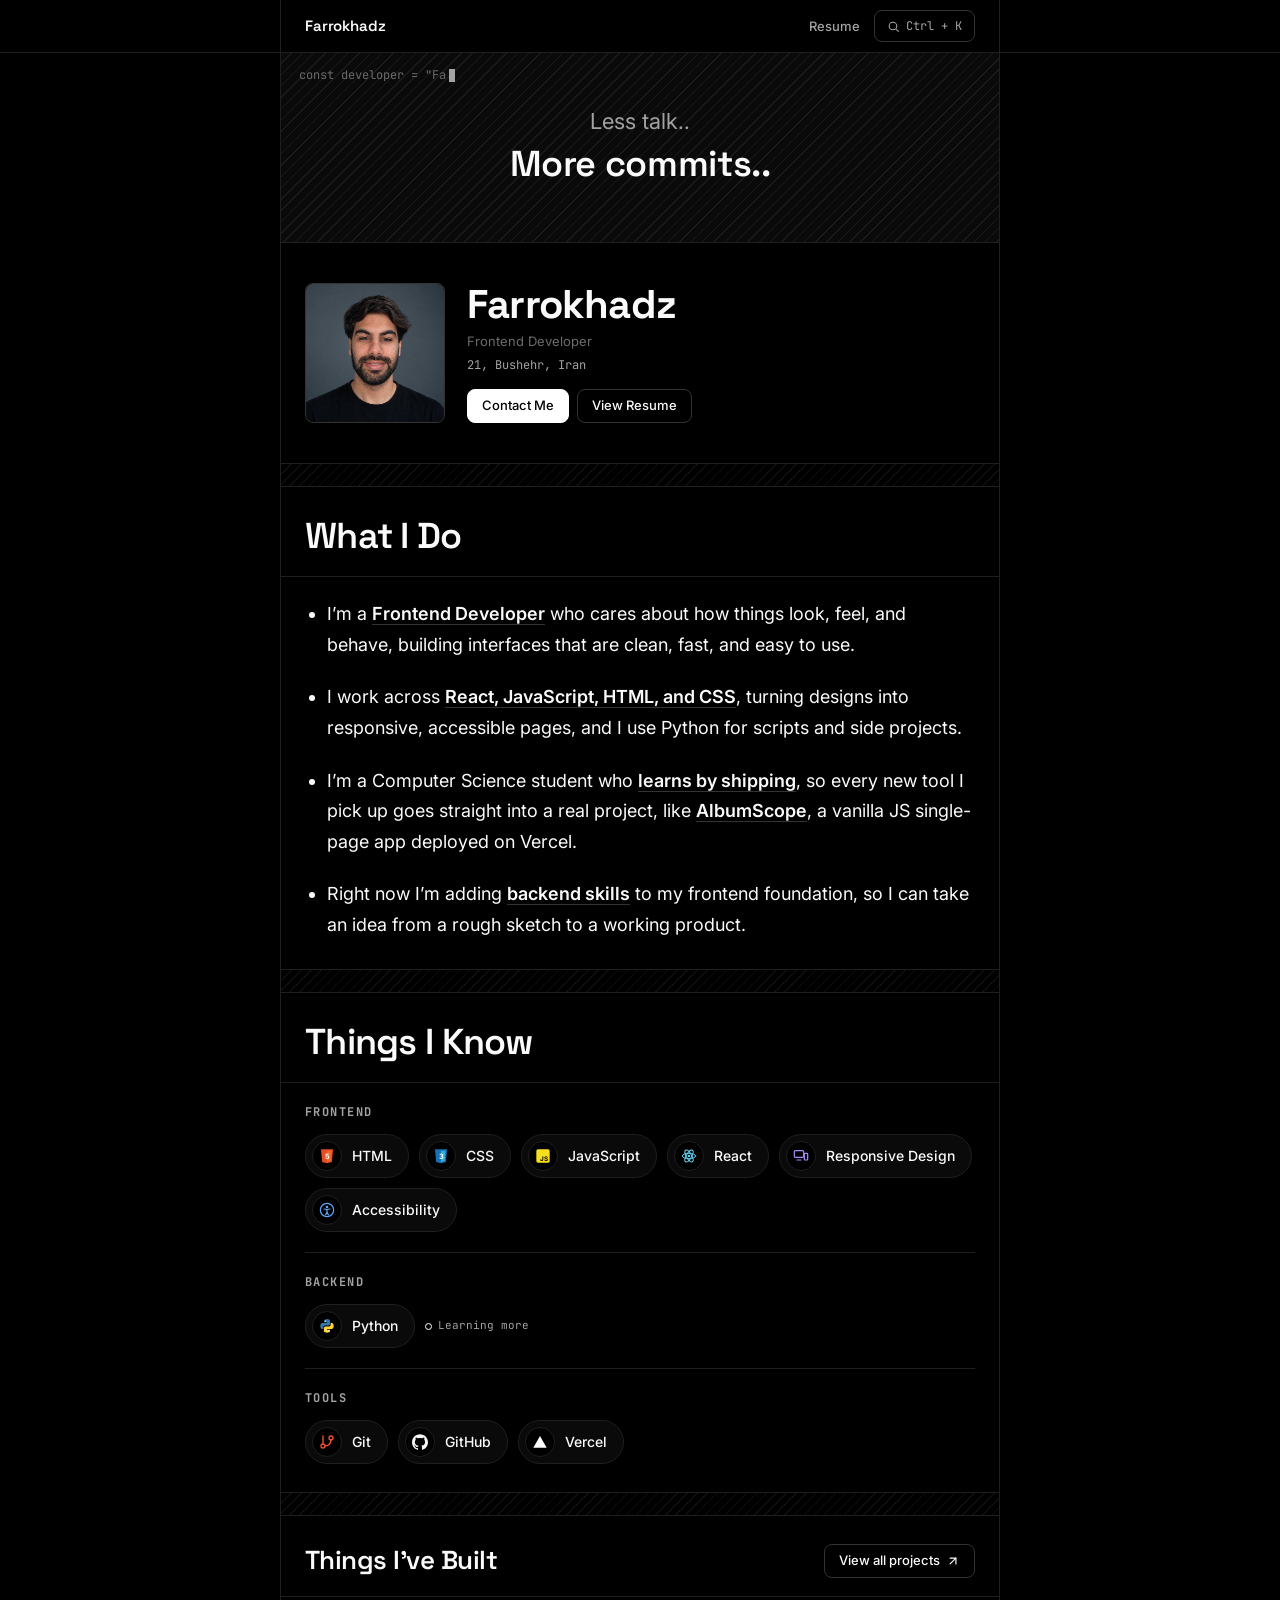
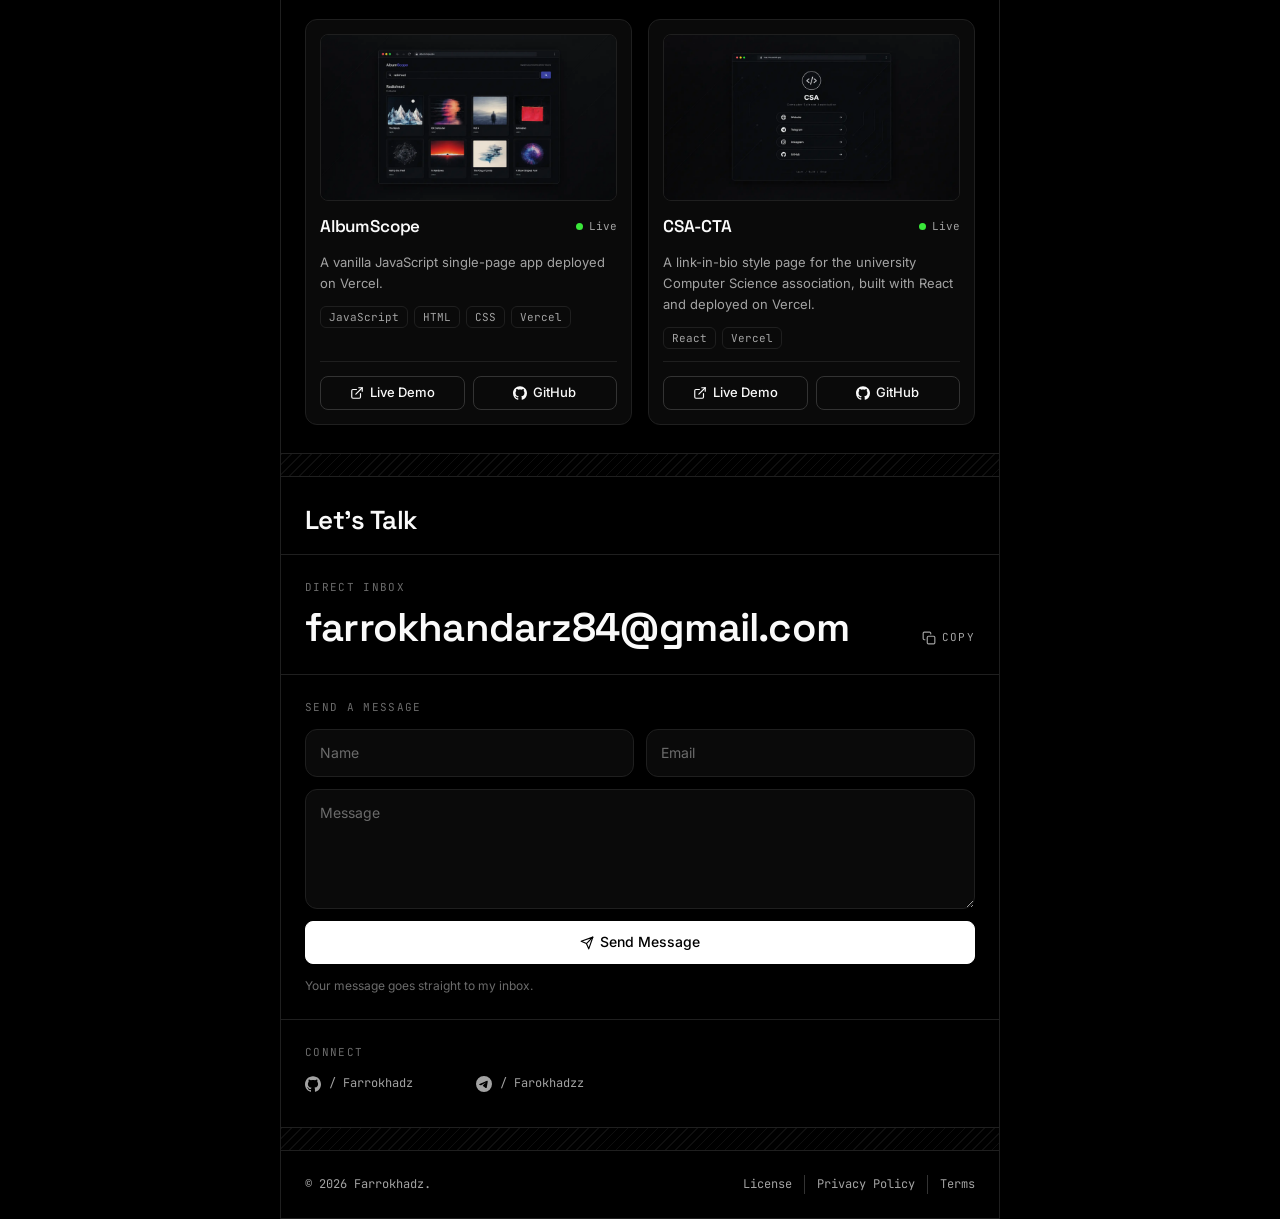
==== index.html @ c0e790e8 "feat: add favicon and social preview meta tags" ====
<!doctype html>
<html lang="en">
  <head>
    <meta charset="UTF-8" />
    <meta name="viewport" content="width=device-width, initial-scale=1.0" />
    <meta
      name="description"
      content="Farokhadz is a Frontend Developer and Computer Science student building clean, fast and responsive web interfaces."
    />
    <title>Farokhadz | Frontend Developer</title>
    <link rel="icon" type="image/png" href="images/favicon.png" />
    <link rel="apple-touch-icon" href="images/favicon.png" />
    <meta property="og:type" content="website" />
    <meta property="og:title" content="Farokhadz | Frontend Developer" />
    <meta property="og:description" content="Farokhadz is a Frontend Developer and Computer Science student building clean, fast and responsive web interfaces." />
    <meta property="og:url" content="https://www.farokhadz.ir/" />
    <meta property="og:image" content="https://www.farokhadz.ir/images/og-image.png" />
    <meta property="og:image:width" content="1200" />
    <meta property="og:image:height" content="630" />
    <meta name="twitter:image" content="https://www.farokhadz.ir/images/og-image.png" />
    <meta name="twitter:card" content="summary_large_image" />
    <link rel="preconnect" href="https://fonts.googleapis.com" />
    <link rel="preconnect" href="https://fonts.gstatic.com" crossorigin />
    <link
      href="https://fonts.googleapis.com/css2?family=Space+Grotesk:wght@500;600;700&family=Inter:wght@400;500;600&family=JetBrains+Mono:wght@400;700&display=swap"
      rel="stylesheet"
    />
    <link rel="stylesheet" href="style.css" />
  </head>
  <body>
    <header class="topbar">
      <div class="container topbar-inner">
        <a href="#" class="logo" aria-label="Aarab home">
          <span>Farrokhadz</span>
        </a>
        <div class="topbar-actions">
          <a href="resume.html" class="topbar-link">Resume</a>
          <span class="tag search-badge">
            <svg
              width="12"
              height="12"
              viewBox="0 0 24 24"
              fill="none"
              stroke="currentColor"
              stroke-width="2"
              stroke-linecap="round"
              stroke-linejoin="round"
              aria-hidden="true"
            >
              <circle cx="11" cy="11" r="7" />
              <path d="M21 21l-4.35-4.35" />
            </svg>
            Ctrl + K
          </span>
        </div>
      </div>
    </header>

    <main class="container">
      <section class="hero">
        <div class="hero-banner">
          <div class="hero-code" aria-hidden="true">
            <span id="typing"></span><span class="cursor"></span>
          </div>
          <p>Less talk..</p>
          <p class="hero-quote">More commits..</p>
        </div>
        <div class="section hero-body">
          <img
            class="thumb hero-photo"
            src="images/Farrokh.png"
            alt="Farrokhadz"
          />
          <div class="hero-info">
            <h1 class="hero-name">Farrokhadz</h1>
            <p class="hero-role">Frontend Developer</p>
            <p class="hero-meta">21, Bushehr, Iran</p>
            <div class="hero-actions">
              <a href="#contact" class="btn primary">Contact Me</a>
              <a href="resume.html" class="btn">View Resume</a>
            </div>
          </div>
        </div>
      </section>
      <div class="hatch"></div>
      <section class="section" id="about">
        <h2 class="section-title about-title">What I Do</h2>
        <ul class="about-list">
          <li>
            I&rsquo;m a <strong>Frontend Developer</strong> who cares about how
            things look, feel, and behave, building interfaces that are clean,
            fast, and easy to use.
          </li>
          <li>
            I work across <strong>React, JavaScript, HTML, and CSS</strong>,
            turning designs into responsive, accessible pages, and I use Python
            for scripts and side projects.
          </li>
          <li>
            I&rsquo;m a Computer Science student who
            <strong>learns by shipping</strong>, so every new tool I pick up
            goes straight into a real project, like <strong>AlbumScope</strong>,
            a vanilla JS single-page app deployed on Vercel.
          </li>
          <li>
            Right now I&rsquo;m adding <strong>backend skills</strong> to my
            frontend foundation, so I can take an idea from a rough sketch to a
            working product.
          </li>
        </ul>
      </section>
      <div class="hatch"></div>
      <section class="section" id="skills">
        <h2 class="section-title about-title">Things I Know</h2>
        <div class="skill-groups">
          <div class="skill-group">
            <p class="label">Frontend</p>
            <ul class="chips">
              <li class="chip">
                <span class="chip-icon"
                  ><svg
                    viewBox="0 0 24 24"
                    fill="none"
                    stroke-linecap="round"
                    stroke-linejoin="round"
                    aria-hidden="true"
                  >
                    <path d="M3 2l1.7 19L12 23l7.3-2L21 2z" fill="#E44D26" />
                    <path d="M12 4v17.2l5.6-1.6L19 4z" fill="#F16529" />
                    <text
                      x="12"
                      y="16.5"
                      text-anchor="middle"
                      font-size="11"
                      font-weight="700"
                      font-family="Inter, sans-serif"
                      fill="#fff"
                    >
                      5
                    </text>
                  </svg></span
                >HTML
              </li>
              <li class="chip">
                <span class="chip-icon"
                  ><svg
                    viewBox="0 0 24 24"
                    fill="none"
                    stroke-linecap="round"
                    stroke-linejoin="round"
                    aria-hidden="true"
                  >
                    <path d="M3 2l1.7 19L12 23l7.3-2L21 2z" fill="#1572B6" />
                    <path d="M12 4v17.2l5.6-1.6L19 4z" fill="#33A9DC" />
                    <text
                      x="12"
                      y="16.5"
                      text-anchor="middle"
                      font-size="11"
                      font-weight="700"
                      font-family="Inter, sans-serif"
                      fill="#fff"
                    >
                      3
                    </text>
                  </svg></span
                >CSS
              </li>
              <li class="chip">
                <span class="chip-icon"
                  ><svg
                    viewBox="0 0 24 24"
                    fill="none"
                    stroke-linecap="round"
                    stroke-linejoin="round"
                    aria-hidden="true"
                  >
                    <rect
                      x="2"
                      y="2"
                      width="20"
                      height="20"
                      rx="2.5"
                      fill="#F7DF1E"
                    />
                    <text
                      x="19.5"
                      y="19"
                      text-anchor="end"
                      font-size="9.5"
                      font-weight="700"
                      font-family="Inter, sans-serif"
                      fill="#000"
                    >
                      JS
                    </text>
                  </svg></span
                >JavaScript
              </li>
              <li class="chip">
                <span class="chip-icon"
                  ><svg
                    viewBox="0 0 24 24"
                    fill="none"
                    stroke-linecap="round"
                    stroke-linejoin="round"
                    aria-hidden="true"
                  >
                    <g stroke="#61DAFB" stroke-width="1.4">
                      <ellipse cx="12" cy="12" rx="10" ry="4" />
                      <ellipse
                        cx="12"
                        cy="12"
                        rx="10"
                        ry="4"
                        transform="rotate(60 12 12)"
                      />
                      <ellipse
                        cx="12"
                        cy="12"
                        rx="10"
                        ry="4"
                        transform="rotate(120 12 12)"
                      />
                    </g>
                    <circle
                      cx="12"
                      cy="12"
                      r="1.8"
                      fill="#61DAFB"
                    /></svg></span
                >React
              </li>
              <li class="chip">
                <span class="chip-icon"
                  ><svg
                    viewBox="0 0 24 24"
                    fill="none"
                    stroke-linecap="round"
                    stroke-linejoin="round"
                    aria-hidden="true"
                  >
                    <g stroke="#A78BFA" stroke-width="1.8">
                      <rect x="2" y="4" width="14" height="10" rx="1.5" />
                      <path d="M6 18h6" />
                      <rect x="17" y="8" width="5" height="10" rx="1" />
                    </g></svg></span
                >Responsive Design
              </li>
              <li class="chip">
                <span class="chip-icon"
                  ><svg
                    viewBox="0 0 24 24"
                    fill="none"
                    stroke-linecap="round"
                    stroke-linejoin="round"
                    aria-hidden="true"
                  >
                    <g stroke="#60A5FA" stroke-width="1.8">
                      <circle cx="12" cy="12" r="10" />
                      <circle cx="12" cy="7.5" r="1" fill="#60A5FA" />
                      <path d="M7.5 10.5l4.5.8 4.5-.8" />
                      <path d="M12 11.3V16" />
                      <path d="M12 16l-2 3" />
                      <path d="M12 16l2 3" />
                    </g></svg></span
                >Accessibility
              </li>
            </ul>
          </div>
          <div class="skill-group">
            <p class="label">Backend</p>
            <ul class="chips">
              <li class="chip">
                <span class="chip-icon"
                  ><svg
                    viewBox="0 0 24 24"
                    fill="none"
                    stroke-linecap="round"
                    stroke-linejoin="round"
                    aria-hidden="true"
                  >
                    <path
                      d="M12 2C7.5 2 7.5 4 7.5 4v2.5H12V7.5H5.2S2 7.3 2 12c0 4.7 2.8 4.5 2.8 4.5H6.5V14s-.1-2.8 2.8-2.8H14s2.7.1 2.7-2.6V4.8S17.1 2 12 2z"
                      fill="#3776AB"
                    />
                    <path
                      d="M12 22c4.5 0 4.5-2 4.5-2v-2.5H12V16.5h6.8S22 16.7 22 12c0-4.7-2.8-4.5-2.8-4.5H17.5V10s.1 2.8-2.8 2.8H10s-2.7-.1-2.7 2.6v3.8S6.9 22 12 22z"
                      fill="#FFD43B"
                    />
                    <circle cx="9.5" cy="4.8" r=".9" fill="#fff" />
                    <circle
                      cx="14.5"
                      cy="19.2"
                      r=".9"
                      fill="#fff"
                    /></svg></span
                >Python
              </li>
              <li class="status">
                <span class="dot hollow"></span>Learning more
              </li>
            </ul>
          </div>
          <div class="skill-group">
            <p class="label">Tools</p>
            <ul class="chips">
              <li class="chip">
                <span class="chip-icon"
                  ><svg
                    viewBox="0 0 24 24"
                    fill="none"
                    stroke-linecap="round"
                    stroke-linejoin="round"
                    aria-hidden="true"
                  >
                    <g stroke="#F05032" stroke-width="2">
                      <line x1="6" y1="3" x2="6" y2="15" />
                      <circle cx="18" cy="6" r="3" />
                      <circle cx="6" cy="18" r="3" />
                      <path d="M18 9a9 9 0 0 1-9 9" />
                    </g></svg></span
                >Git
              </li>
              <li class="chip">
                <span class="chip-icon"
                  ><svg
                    viewBox="0 0 24 24"
                    fill="none"
                    stroke-linecap="round"
                    stroke-linejoin="round"
                    aria-hidden="true"
                  >
                    <path
                      fill="#F5F5F5"
                      stroke="none"
                      d="M12 .297c-6.63 0-12 5.373-12 12 0 5.303 3.438 9.8 8.205 11.385.6.113.82-.258.82-.577 0-.285-.01-1.04-.015-2.04-3.338.724-4.042-1.61-4.042-1.61C4.422 18.07 3.633 17.7 3.633 17.7c-1.087-.744.084-.729.084-.729 1.205.084 1.838 1.236 1.838 1.236 1.07 1.835 2.809 1.305 3.495.998.108-.776.417-1.305.76-1.605-2.665-.3-5.466-1.332-5.466-5.93 0-1.31.465-2.38 1.235-3.22-.135-.303-.54-1.523.105-3.176 0 0 1.005-.322 3.3 1.23.96-.267 1.98-.399 3-.405 1.02.006 2.04.138 3 .405 2.28-1.552 3.285-1.23 3.285-1.23.645 1.653.24 2.873.12 3.176.765.84 1.23 1.91 1.23 3.22 0 4.61-2.805 5.625-5.475 5.92.42.36.81 1.096.81 2.22 0 1.606-.015 2.896-.015 3.286 0 .315.21.69.825.57C20.565 22.092 24 17.592 24 12.297c0-6.627-5.373-12-12-12"
                    /></svg></span
                >GitHub
              </li>
              <li class="chip">
                <span class="chip-icon"
                  ><svg
                    viewBox="0 0 24 24"
                    fill="none"
                    stroke-linecap="round"
                    stroke-linejoin="round"
                    aria-hidden="true"
                  >
                    <polygon
                      points="12 3 22 20.5 2 20.5"
                      fill="#fff"
                    /></svg></span
                >Vercel
              </li>
            </ul>
          </div>
        </div>
      </section>
      <div class="hatch"></div>
      <section class="section" id="projects">
        <div class="section-head">
          <h2 class="section-title">Things I've Built</h2>
          <a href="projects.html" class="btn"
            >View all projects
            <svg
              viewBox="0 0 24 24"
              fill="none"
              stroke="currentColor"
              stroke-width="2"
              stroke-linecap="round"
              stroke-linejoin="round"
              aria-hidden="true"
            >
              <line x1="7" y1="17" x2="17" y2="7" />
              <polyline points="7 7 17 7 17 17" /></svg
          ></a>
        </div>
        <div class="projects-grid">
          <article class="card project-card">
            <img
              class="thumb project-thumb"
              src="images/AlbumScope.webp"
              alt="AlbumScope preview"
              width="1280"
              height="720"
              loading="lazy"
            />
            <div class="project-top">
              <h3 class="project-name">AlbumScope</h3>
              <span class="status"><span class="dot"></span>Live</span>
            </div>
            <p class="project-desc">
              A vanilla JavaScript single-page app deployed on Vercel.
            </p>
            <ul class="project-tags">
              <li class="tag">JavaScript</li>
              <li class="tag">HTML</li>
              <li class="tag">CSS</li>
              <li class="tag">Vercel</li>
            </ul>
            <div class="project-actions">
              <a
                href="https://albumscope.vercel.app/login.html"
                class="btn"
                target="_blank"
                rel="noopener noreferrer"
                ><svg
                  viewBox="0 0 24 24"
                  fill="none"
                  stroke="currentColor"
                  stroke-width="2"
                  stroke-linecap="round"
                  stroke-linejoin="round"
                  aria-hidden="true"
                >
                  <path
                    d="M18 13v6a2 2 0 0 1-2 2H5a2 2 0 0 1-2-2V8a2 2 0 0 1 2-2h6"
                  />
                  <polyline points="15 3 21 3 21 9" />
                  <line x1="10" y1="14" x2="21" y2="3" />
                </svg>
                Live Demo</a
              >
              <a
                href="https://github.com/Farrokhadz/albumscope-app"
                class="btn"
                target="_blank"
                rel="noopener noreferrer"
                ><svg
                  viewBox="0 0 24 24"
                  fill="currentColor"
                  aria-hidden="true"
                >
                  <path
                    d="M12 .297c-6.63 0-12 5.373-12 12 0 5.303 3.438 9.8 8.205 11.385.6.113.82-.258.82-.577 0-.285-.01-1.04-.015-2.04-3.338.724-4.042-1.61-4.042-1.61C4.422 18.07 3.633 17.7 3.633 17.7c-1.087-.744.084-.729.084-.729 1.205.084 1.838 1.236 1.838 1.236 1.07 1.835 2.809 1.305 3.495.998.108-.776.417-1.305.76-1.605-2.665-.3-5.466-1.332-5.466-5.93 0-1.31.465-2.38 1.235-3.22-.135-.303-.54-1.523.105-3.176 0 0 1.005-.322 3.3 1.23.96-.267 1.98-.399 3-.405 1.02.006 2.04.138 3 .405 2.28-1.552 3.285-1.23 3.285-1.23.645 1.653.24 2.873.12 3.176.765.84 1.23 1.91 1.23 3.22 0 4.61-2.805 5.625-5.475 5.92.42.36.81 1.096.81 2.22 0 1.606-.015 2.896-.015 3.286 0 .315.21.69.825.57C20.565 22.092 24 17.592 24 12.297c0-6.627-5.373-12-12-12"
                  />
                </svg>
                GitHub</a
              >
            </div>
          </article>
          <article class="card project-card">
            <img
              class="thumb project-thumb"
              src="images/Csa.webp"
              alt="CSA-CTA preview"
              width="1280"
              height="720"
              loading="lazy"
            />
            <div class="project-top">
              <h3 class="project-name">CSA-CTA</h3>
              <span class="status"><span class="dot"></span>Live</span>
            </div>
            <p class="project-desc">
              A link-in-bio style page for the university Computer Science
              association, built with React and deployed on Vercel.
            </p>
            <ul class="project-tags">
              <li class="tag">React</li>
              <li class="tag">Vercel</li>
            </ul>
            <div class="project-actions">
              <a
                href="https://www.razicsa.ir/"
                class="btn"
                target="_blank"
                rel="noopener noreferrer"
                ><svg
                  viewBox="0 0 24 24"
                  fill="none"
                  stroke="currentColor"
                  stroke-width="2"
                  stroke-linecap="round"
                  stroke-linejoin="round"
                  aria-hidden="true"
                >
                  <path
                    d="M18 13v6a2 2 0 0 1-2 2H5a2 2 0 0 1-2-2V8a2 2 0 0 1 2-2h6"
                  />
                  <polyline points="15 3 21 3 21 9" />
                  <line x1="10" y1="14" x2="21" y2="3" />
                </svg>
                Live Demo</a
              >
              <a
                href="https://github.com/Farrokhadz/csa-page"
                class="btn"
                target="_blank"
                rel="noopener noreferrer"
                ><svg
                  viewBox="0 0 24 24"
                  fill="currentColor"
                  aria-hidden="true"
                >
                  <path
                    d="M12 .297c-6.63 0-12 5.373-12 12 0 5.303 3.438 9.8 8.205 11.385.6.113.82-.258.82-.577 0-.285-.01-1.04-.015-2.04-3.338.724-4.042-1.61-4.042-1.61C4.422 18.07 3.633 17.7 3.633 17.7c-1.087-.744.084-.729.084-.729 1.205.084 1.838 1.236 1.838 1.236 1.07 1.835 2.809 1.305 3.495.998.108-.776.417-1.305.76-1.605-2.665-.3-5.466-1.332-5.466-5.93 0-1.31.465-2.38 1.235-3.22-.135-.303-.54-1.523.105-3.176 0 0 1.005-.322 3.3 1.23.96-.267 1.98-.399 3-.405 1.02.006 2.04.138 3 .405 2.28-1.552 3.285-1.23 3.285-1.23.645 1.653.24 2.873.12 3.176.765.84 1.23 1.91 1.23 3.22 0 4.61-2.805 5.625-5.475 5.92.42.36.81 1.096.81 2.22 0 1.606-.015 2.896-.015 3.286 0 .315.21.69.825.57C20.565 22.092 24 17.592 24 12.297c0-6.627-5.373-12-12-12"
                  />
                </svg>
                GitHub</a
              >
            </div>
          </article>
        </div>
      </section>
      <div class="hatch"></div>
      <section class="section" id="contact">
        <div class="section-head">
          <h2 class="section-title">Let's Talk</h2>
        </div>
        <div class="contact-block">
          <p class="label">Direct inbox</p>
          <div class="contact-mail-row">
            <a
              href="mailto:farrokhandarz84@gmail.com"
              class="contact-email"
              id="contact-email"
              >farrokhandarz84@gmail.com</a
            >
            <button type="button" class="contact-copy" id="copy-email">
              <svg
                viewBox="0 0 24 24"
                fill="none"
                stroke="currentColor"
                stroke-width="2"
                stroke-linecap="round"
                stroke-linejoin="round"
                aria-hidden="true"
              >
                <rect x="9" y="9" width="13" height="13" rx="2" />
                <path
                  d="M5 15H4a2 2 0 0 1-2-2V4a2 2 0 0 1 2-2h9a2 2 0 0 1 2 2v1"
                /></svg
              ><span>Copy</span>
            </button>
          </div>
        </div>
        <div class="contact-block">
          <p class="label">Send a message</p>
          <form
            class="contact-form"
            id="contact-form"
            action="https://formspree.io/f/xbggrpqe"
            method="post"
          >
            <input type="hidden" name="_subject" value="New message from your portfolio" />
            <input type="text" name="_gotcha" class="honeypot" tabindex="-1" autocomplete="off" aria-hidden="true" />
            <div class="form-row">
              <input
                class="field"
                type="text"
                name="name"
                placeholder="Name"
                autocomplete="name"
                required
              />
              <input
                class="field"
                type="email"
                name="email"
                placeholder="Email"
                autocomplete="email"
                required
              />
            </div>
            <textarea
              class="field"
              name="message"
              placeholder="Message"
              rows="4"
              required
            ></textarea>
            <button type="submit" class="btn primary">
              <svg
                viewBox="0 0 24 24"
                fill="none"
                stroke="currentColor"
                stroke-width="2"
                stroke-linecap="round"
                stroke-linejoin="round"
                aria-hidden="true"
              >
                <line x1="22" y1="2" x2="11" y2="13" />
                <polygon points="22 2 15 22 11 13 2 9 22 2" />
              </svg>
              Send Message
            </button>
            <p class="form-note" id="form-note" aria-live="polite">
              Your message goes straight to my inbox.
            </p>
          </form>
        </div>
        <div class="contact-block">
          <p class="label">Connect</p>
          <ul class="connect-list">
            <li>
              <a
                href="https://github.com/Farrokhadz"
                class="connect-link"
                target="_blank"
                rel="noopener noreferrer"
                ><svg
                  viewBox="0 0 24 24"
                  fill="currentColor"
                  aria-hidden="true"
                >
                  <path
                    d="M12 .297c-6.63 0-12 5.373-12 12 0 5.303 3.438 9.8 8.205 11.385.6.113.82-.258.82-.577 0-.285-.01-1.04-.015-2.04-3.338.724-4.042-1.61-4.042-1.61C4.422 18.07 3.633 17.7 3.633 17.7c-1.087-.744.084-.729.084-.729 1.205.084 1.838 1.236 1.838 1.236 1.07 1.835 2.809 1.305 3.495.998.108-.776.417-1.305.76-1.605-2.665-.3-5.466-1.332-5.466-5.93 0-1.31.465-2.38 1.235-3.22-.135-.303-.54-1.523.105-3.176 0 0 1.005-.322 3.3 1.23.96-.267 1.98-.399 3-.405 1.02.006 2.04.138 3 .405 2.28-1.552 3.285-1.23 3.285-1.23.645 1.653.24 2.873.12 3.176.765.84 1.23 1.91 1.23 3.22 0 4.61-2.805 5.625-5.475 5.92.42.36.81 1.096.81 2.22 0 1.606-.015 2.896-.015 3.286 0 .315.21.69.825.57C20.565 22.092 24 17.592 24 12.297c0-6.627-5.373-12-12-12"
                  /></svg
                ><span>/ Farrokhadz</span></a
              >
            </li>
            <li>
              <a
                href="https://t.me/Farokhadzz"
                class="connect-link"
                target="_blank"
                rel="noopener noreferrer"
              >
                <svg viewBox="0 0 24 24" fill="currentColor" aria-hidden="true">
                  <path
                    d="M11.944 0A12 12 0 0 0 0 12a12 12 0 0 0 12 12 12 12 0 0 0 12-12A12 12 0 0 0 12 0a12 12 0 0 0-.056 0zm4.962 7.224c.1-.002.321.023.465.14a.506.506 0 0 1 .171.325c.016.093.036.306.02.472-.18 1.898-.962 6.502-1.36 8.627-.168.9-.499 1.201-.82 1.23-.696.065-1.225-.46-1.9-.902-1.056-.693-1.653-1.124-2.678-1.8-1.185-.78-.417-1.21.258-1.91.177-.184 3.247-2.977 3.307-3.23.007-.032.014-.15-.056-.212s-.174-.041-.249-.024c-.106.024-1.793 1.14-5.061 3.345-.48.33-.913.49-1.302.48-.428-.008-1.252-.241-1.865-.44-.752-.245-1.349-.374-1.297-.789.027-.216.325-.437.893-.663 3.498-1.524 5.83-2.529 6.998-3.014 3.332-1.386 4.025-1.627 4.476-1.635z"
                  />
                </svg>
                <span>/ Farokhadzz</span>
              </a>
            </li>
          </ul>
        </div>
      </section>
      <div class="hatch"></div>
    </main>
    <footer class="container footer">
      <div class="footer-bar">
        <p>&copy; 2026 Farrokhadz.</p>
        <nav class="footer-links" aria-label="Footer">
          <a
            href="https://github.com/Farrokhadz/Portfolio/blob/main/LICENSE"
            target="_blank"
            rel="noopener noreferrer"
            >License</a
          >
          <a href="#">Privacy Policy</a>
          <a href="#">Terms</a>
        </nav>
      </div>
    </footer>
    <script>
      const text = 'const developer = "Farrokh";';
      const element = document.getElementById("typing");
      let index = 0;

      function type() {
        if (index < text.length) {
          element.textContent += text[index];
          index++;
          setTimeout(type, 85);
        }
      }

      type();
    </script>
    <script>
      const emailEl = document.getElementById("contact-email");
      const copyBtn = document.getElementById("copy-email");
      const copyLabel = copyBtn.querySelector("span");

      copyBtn.addEventListener("click", async () => {
        try {
          await navigator.clipboard.writeText(emailEl.textContent.trim());
          copyLabel.textContent = "Copied";
        } catch (error) {
          copyLabel.textContent = "Press Ctrl+C";
        }
        setTimeout(() => {
          copyLabel.textContent = "Copy";
        }, 1800);
      });

      const form = document.getElementById("contact-form");
      const note = document.getElementById("form-note");

      const submitBtn = form.querySelector('button[type="submit"]');

      form.addEventListener("submit", async (event) => {
        event.preventDefault();
        submitBtn.disabled = true;
        note.className = "form-note";
        note.textContent = "Sending...";

        try {
          const response = await fetch(form.action, {
            method: "POST",
            body: new FormData(form),
            headers: { Accept: "application/json" },
          });

          if (response.ok) {
            form.reset();
            note.className = "form-note is-success";
            note.innerHTML =
              '<svg viewBox="0 0 24 24" fill="none" stroke="currentColor" stroke-width="2" stroke-linecap="round" stroke-linejoin="round" aria-hidden="true"><circle cx="12" cy="12" r="10" /><polyline points="8 12.5 11 15.5 16 9.5" /></svg><span>Thanks! Your message was sent.</span>';
          } else {
            note.textContent = "Something went wrong. Please try again or email me directly.";
          }
        } catch (error) {
          note.textContent = "Network error. Please try again or email me directly.";
        } finally {
          submitBtn.disabled = false;
        }
      });
    </script>
  </body>
</html>
---- style.css ----
:root {
  --bg: #000;
  --surface: #0a0a0a;
  --surface-2: #111;
  --border: #1f1f1f;
  --border-strong: #333;
  --text: #fafafa;
  --muted: #a3a3a3;
  --subtle: #6b6b6b;
  --font-display: "Space Grotesk", sans-serif;
  --font-body: "Inter", sans-serif;
  --font-mono: "JetBrains Mono", monospace;
  --radius-lg: 12px;
  --radius-sm: 8px;
  --column: 720px;
}

*,
*::before,
*::after {
  box-sizing: border-box;
  margin: 0;
  padding: 0;
}

html {
  scroll-behavior: smooth;
  -webkit-text-size-adjust: 100%;
}

body {
  background: var(--bg);
  color: var(--muted);
  font-family: var(--font-body);
  font-size: 15px;
  line-height: 1.6;
  -webkit-font-smoothing: antialiased;
}

img,
svg {
  display: block;
  max-width: 100%;
}

a {
  color: inherit;
  text-decoration: none;
}

button,
input,
textarea {
  font: inherit;
  color: inherit;
}

button {
  background: none;
  border: 0;
  cursor: pointer;
}

ul,
ol {
  list-style: none;
}

h1,
h2,
h3,
h4 {
  font-family: var(--font-display);
  color: var(--text);
  font-weight: 600;
}

strong,
b {
  color: var(--text);
  font-weight: 600;
}

.container {
  width: 100%;
  max-width: var(--column);
  margin: 0 auto;
}

.section {
  padding: 32px 18px;
}

.section-title {
  font-family: var(--font-display);
  font-weight: 600;
  font-size: 26px;
  line-height: 1.2;
  letter-spacing: -0.02em;
  color: var(--text);
}

.label {
  font-family: var(--font-mono);
  font-weight: 400;
  font-size: 11px;
  text-transform: uppercase;
  letter-spacing: 0.12em;
  color: var(--subtle);
}

.hatch {
  height: 24px;
  border-top: 1px solid var(--border);
  border-bottom: 1px solid var(--border);
  background: repeating-linear-gradient(
    135deg,
    rgba(255, 255, 255, 0.06) 0 1px,
    transparent 1px 7px
  );
}

.btn {
  display: inline-flex;
  align-items: center;
  justify-content: center;
  gap: 6px;
  padding: 8px 14px;
  border: 1px solid var(--border-strong);
  border-radius: var(--radius-sm);
  background: transparent;
  color: var(--text);
  font-family: var(--font-body);
  font-weight: 500;
  font-size: 13px;
  line-height: 1.2;
  cursor: pointer;
  transition:
    background 0.15s,
    border-color 0.15s;
}

.btn:hover {
  background: var(--surface-2);
}

.btn.primary {
  background: #fff;
  color: #000;
  border-color: #fff;
}

.btn.primary:hover {
  background: #d4d4d4;
  border-color: #d4d4d4;
}

.tag {
  display: inline-flex;
  align-items: center;
  gap: 6px;
  padding: 2px 8px;
  border: 1px solid var(--border);
  border-radius: 6px;
  background: var(--surface);
  color: var(--muted);
  font-family: var(--font-mono);
  font-weight: 400;
  font-size: 11px;
  line-height: 1.5;
}

.status {
  display: inline-flex;
  align-items: center;
  gap: 6px;
  color: var(--muted);
  font-family: var(--font-mono);
  font-weight: 400;
  font-size: 11px;
}

.dot {
  flex-shrink: 0;
  width: 7px;
  height: 7px;
  border-radius: 50%;
  background: rgb(58, 232, 58);
}

.dot.hollow {
  background: transparent;
  border: 1.5px solid #fff;
}

.card {
  padding: 14px;
  background: var(--surface);
  border: 1px solid var(--border);
  border-radius: var(--radius-lg);
  transition:
    background 0.15s,
    border-color 0.15s;
}

.card:hover {
  background: var(--surface-2);
  border-color: var(--border-strong);
}

.thumb {
  height: 110px;
  border: 1px solid var(--border);
  border-radius: var(--radius-sm);
  background:
    repeating-linear-gradient(
      135deg,
      rgba(255, 255, 255, 0.06) 0 1px,
      transparent 1px 7px
    ),
    var(--surface-2);
}

.topbar {
  position: sticky;
  top: 0;
  z-index: 50;
  background: rgba(0, 0, 0, 0.88);
  -webkit-backdrop-filter: blur(8px);
  backdrop-filter: blur(8px);
  border-bottom: 1px solid var(--border);
}

.topbar-inner {
  display: flex;
  align-items: center;
  justify-content: space-between;
  height: 52px;
  padding: 0 18px;
}

.logo {
  display: inline-flex;
  align-items: center;
  gap: 8px;
  font-family: var(--font-display);
  font-weight: 600;
  font-size: 15px;
  letter-spacing: -0.01em;
  color: var(--text);
}

.topbar-actions {
  display: flex;
  align-items: center;
  gap: 14px;
}

.topbar-link {
  font-size: 13px;
  font-weight: 500;
  color: var(--muted);
  transition: color 0.15s;
}

.topbar-link:hover {
  color: var(--text);
}

.search-badge {
  gap: 6px;
  padding: 6px 12px;
  border-radius: var(--radius-sm);
  background: var(--bg);
  border-color: var(--border-strong);
  color: var(--muted);
  font-size: 12px;
  cursor: pointer;
  transition:
    background 0.15s,
    border-color 0.15s,
    color 0.15s;
}

.search-badge svg {
  width: 13px;
  height: 13px;
}

.search-badge:hover {
  background: var(--border-strong);
  border-color: var(--subtle);
  color: var(--text);
}

.hero-banner {
  display: flex;
  flex-direction: column;
  justify-content: center;
  align-items: center;
  text-align: center;
  gap: 2px;
  min-height: 190px;
  padding: 20px 18px;
  border-bottom: 1px solid var(--border);
  position: relative;
  overflow: hidden;
  background:
    repeating-linear-gradient(135deg, transparent 0 7px, #1b1b1b 7px 8px),
    var(--surface);
}

.hero-banner p {
  font-size: 18px;
  line-height: 1.4;
  color: var(--muted);
}

.hero-banner .hero-quote {
  font-family: var(--font-display);
  font-weight: 600;
  font-size: 28px;
  letter-spacing: -0.01em;
  color: var(--text);
}
.hero-banner p {
  position: relative;
  z-index: 1;
}

.hero-code {
  position: absolute;
  top: 14px;
  left: 18px;
  z-index: 0;
  font-family: var(--font-mono);
  font-weight: 400;
  font-size: 12px;
  line-height: 1.4;
  color: var(--subtle);
}

.cursor {
  display: inline-block;
  width: 6px;
  height: 13px;
  margin-left: 3px;
  background: var(--muted);
  vertical-align: middle;
  animation: blink 1s steps(2) infinite;
}

@keyframes blink {
  50% {
    opacity: 0;
  }
}

.hero-body {
  display: flex;
  align-items: stretch;
  gap: 12px;
}

.hero-photo {
  object-fit: cover;
  object-position: center top;
  flex-shrink: 0;
  align-self: flex-start;
  width: 126px;
  height: 126px;
  border-color: var(--border-strong);
}

.hero-actions .btn {
  padding: 8px 7px;
  font-size: 12px;
}

.hero-info {
  display: flex;
  flex-direction: column;
  align-items: flex-start;
  gap: 4px;
  min-width: 0;
}

.hero-name {
  font-family: var(--font-display);
  font-weight: 700;
  font-size: clamp(28px, 8vw, 40px);
  line-height: 1.1;
  letter-spacing: -0.02em;
  color: var(--text);
}

.hero-role {
  font-size: 13px;
  color: var(--subtle);
}

.hero-meta {
  font-family: var(--font-mono);
  font-weight: 400;
  font-size: 12px;
  color: var(--muted);
}

.hero-actions {
  display: flex;
  flex-wrap: wrap;
  gap: 6px;
  margin-top: 10px;
}

@media (min-width: 768px) {
  .container {
    border-left: 1px solid var(--border);
    border-right: 1px solid var(--border);
  }

  .section {
    padding: 40px 24px;
  }

  .topbar-inner {
    padding: 0 24px;
  }

  .hero-banner {
    min-height: 190px;
    padding: 24px;
  }

  .hero-banner p {
    font-size: 22px;
  }

  .hero-code {
    top: 18px;
    left: 24px;
    font-size: 13px;
  }

  .hero-banner .hero-quote {
    font-size: 36px;
  }

  .hero-body {
    gap: 22px;
  }

  .hero-photo {
    width: 140px;
    height: 140px;
  }

  .hero-actions {
    gap: 8px;
  }

  .hero-actions .btn {
    padding: 8px 14px;
    font-size: 13px;
  }
}
.hero-banner p {
  position: relative;
  z-index: 1;
}

.hero-code {
  position: absolute;
  top: 14px;
  left: 18px;
  z-index: 0;
  font-family: var(--font-mono);
  font-weight: 400;
  font-size: 12px;
  line-height: 1.4;
  color: var(--subtle);
}

.cursor {
  display: inline-block;
  width: 6px;
  height: 13px;
  margin-left: 3px;
  background: var(--muted);
  vertical-align: middle;
  animation: blink 1s steps(2) infinite;
}

@keyframes blink {
  50% {
    opacity: 0;
  }
}

#about,
#skills {
  padding: 24px 18px;
}

.about-title {
  margin: 0 -18px;
  padding: 0 18px 16px;
  border-bottom: 1px solid var(--border);
  font-size: 32px;
}

.about-list {
  display: flex;
  flex-direction: column;
  gap: 20px;
  margin-top: 20px;
  padding-left: 22px;
  list-style: disc;
  color: var(--text);
  font-size: 17px;
  line-height: 1.7;
}

.about-list li::marker {
  color: var(--text);
}

.about-list strong {
  color: inherit;
  border-bottom: 1px solid var(--border-strong);
}

@media (min-width: 768px) {
  #about,
  #skills {
    padding: 28px 24px;
  }

  .about-title {
    margin: 0 -24px;
    padding: 0 24px 18px;
    font-size: 36px;
  }

  .about-list {
    gap: 22px;
    margin-top: 22px;
    font-size: 18px;
  }
}

.skill-groups {
  display: flex;
  flex-direction: column;
  gap: 20px;
  margin-top: 20px;
}

.skill-group {
  display: flex;
  flex-direction: column;
  gap: 12px;
}

.skill-group + .skill-group {
  padding-top: 20px;
  border-top: 1px solid var(--border);
}

.chips {
  display: flex;
  flex-wrap: wrap;
  align-items: center;
  gap: 10px;
}

.chip {
  display: inline-flex;
  align-items: center;
  gap: 10px;
  padding: 6px 16px 6px 6px;
  background: var(--surface);
  border: 1px solid var(--border);
  border-radius: 999px;
  color: var(--text);
  font-size: 14px;
  font-weight: 500;
  line-height: 1.2;
  transition:
    background 0.15s,
    border-color 0.15s;
}

.chip:hover {
  background: var(--surface-2);
  border-color: var(--border-strong);
}

.chip-icon {
  display: grid;
  place-items: center;
  flex-shrink: 0;
  width: 30px;
  height: 30px;
  background: var(--bg);
  border: 1px solid var(--border);
  border-radius: 50%;
}

.chip-icon svg {
  width: 16px;
  height: 16px;
}

.skill-group .label {
  font-family: var(--font-mono);
  font-weight: 700;
  font-size: 12px;
  color: var(--muted);
}

#projects {
  padding: 24px 18px;
}

.section-head {
  display: flex;
  align-items: center;
  justify-content: space-between;
  gap: 12px;
  margin: 0 -18px;
  padding: 0 18px 16px;
  border-bottom: 1px solid var(--border);
}

.section-head .section-title {
  font-size: 26px;
}

.breadcrumb {
  margin-bottom: 16px;
}

.breadcrumb a {
  transition: color 0.15s;
}

.breadcrumb a:hover,
.breadcrumb span {
  color: var(--text);
}

.projects-grid {
  display: grid;
  grid-template-columns: 1fr;
  gap: 16px;
  margin-top: 20px;
}

.project-card {
  display: flex;
  flex-direction: column;
  gap: 12px;
}

.project-thumb {
  display: grid;
  place-items: center;
  height: auto;
  aspect-ratio: 16 / 9;
  font-family: var(--font-mono);
  font-size: 11px;
  text-transform: uppercase;
  letter-spacing: 0.12em;
  color: var(--subtle);
  object-fit: cover;
}

.project-top {
  display: flex;
  align-items: center;
  justify-content: space-between;
  gap: 8px;
}

.project-name {
  font-size: 17px;
  letter-spacing: -0.01em;
}

.project-desc {
  font-size: 13px;
  line-height: 1.6;
}

.project-tags {
  display: flex;
  flex-wrap: wrap;
  gap: 6px;
}

.project-actions {
  display: grid;
  grid-template-columns: 1fr 1fr;
  gap: 8px;
  margin-top: auto;
  padding-top: 14px;
  border-top: 1px solid var(--border);
}

.btn svg {
  flex-shrink: 0;
  width: 14px;
  height: 14px;
}

@media (min-width: 768px) {
  #projects {
    padding: 28px 24px;
  }

  .section-head {
    margin: 0 -24px;
    padding: 0 24px 18px;
  }

  .projects-grid {
    grid-template-columns: 1fr 1fr;
    margin-top: 22px;
  }
}

.repo-search {
  display: flex;
  align-items: center;
  gap: 10px;
  margin-top: 20px;
  padding: 10px 14px;
  background: var(--surface);
  border: 1px solid var(--border);
  border-radius: var(--radius-lg);
  color: var(--subtle);
  transition: border-color 0.15s;
}

.repo-search:focus-within {
  border-color: var(--border-strong);
}

.repo-search svg {
  flex-shrink: 0;
  width: 16px;
  height: 16px;
}

.repo-search input {
  flex: 1;
  min-width: 0;
  background: transparent;
  border: 0;
  outline: 0;
  color: var(--text);
  font-size: 14px;
}

.repo-search input::placeholder {
  color: var(--subtle);
}

.repo-list {
  display: grid;
  grid-template-columns: 1fr;
  gap: 12px;
  margin-top: 16px;
}

.repo-card {
  display: grid;
  grid-template-columns: auto 1fr;
  align-items: start;
  gap: 14px;
}

.repo-icon {
  display: grid;
  place-items: center;
  width: 38px;
  height: 38px;
  background: var(--bg);
  border: 1px solid var(--border-strong);
  border-radius: var(--radius-sm);
  color: var(--text);
}

.repo-icon svg {
  width: 18px;
  height: 18px;
}

.repo-body {
  display: flex;
  flex-direction: column;
  gap: 8px;
  min-width: 0;
}

.repo-card[hidden] {
  display: none;
}

.repo-top {
  display: flex;
  align-items: flex-start;
  justify-content: space-between;
  gap: 12px;
}

.repo-name {
  font-size: 15px;
  letter-spacing: -0.01em;
  overflow-wrap: anywhere;
}

.repo-stats {
  display: flex;
  flex-shrink: 0;
  gap: 12px;
}

.repo-stat {
  display: inline-flex;
  align-items: center;
  gap: 4px;
  font-family: var(--font-mono);
  font-size: 11px;
  color: var(--muted);
}

.repo-stat svg {
  width: 12px;
  height: 12px;
}

.repo-foot {
  grid-column: 1 / -1;
  display: flex;
  flex-wrap: wrap;
  align-items: center;
  gap: 4px 14px;
  padding-top: 12px;
  border-top: 1px solid var(--border);
}

.repo-empty {
  margin-top: 16px;
  font-size: 13px;
  color: var(--subtle);
}

.dot.lang-javascript {
  background: #f7df1e;
}

.dot.lang-python {
  background: #3776ab;
}

.dot.lang-html {
  background: #e44d26;
}

@media (min-width: 768px) {
  .repo-list {
    grid-template-columns: 1fr 1fr;
  }
}

#contact {
  padding: 24px 18px;
}

.contact-block {
  margin: 0 -18px;
  padding: 20px 18px;
  border-bottom: 1px solid var(--border);
}

.contact-block:last-child {
  padding-bottom: 0;
  border-bottom: 0;
}

.contact-mail-row {
  display: flex;
  align-items: flex-end;
  justify-content: space-between;
  gap: 16px;
  margin-top: 10px;
}

.contact-email {
  font-family: var(--font-display);
  font-weight: 600;
  font-size: clamp(22px, 6.4vw, 40px);
  line-height: 1.1;
  letter-spacing: -0.02em;
  color: var(--text);
  overflow-wrap: anywhere;
}

.contact-copy {
  display: inline-flex;
  align-items: center;
  flex-shrink: 0;
  gap: 6px;
  padding: 4px 0;
  font-family: var(--font-mono);
  font-size: 11px;
  text-transform: uppercase;
  letter-spacing: 0.12em;
  color: var(--muted);
  transition: color 0.15s;
}

.contact-copy:hover {
  color: var(--text);
}

.contact-copy svg {
  width: 14px;
  height: 14px;
}

.contact-form {
  display: flex;
  flex-direction: column;
  gap: 12px;
  margin-top: 12px;
}

.form-row {
  display: grid;
  grid-template-columns: 1fr;
  gap: 12px;
}

.field {
  width: 100%;
  padding: 12px 14px;
  background: var(--surface);
  border: 1px solid var(--border);
  border-radius: var(--radius-lg);
  color: var(--text);
  font-family: var(--font-body);
  font-size: 14px;
  transition: border-color 0.15s;
}

.field::placeholder {
  color: var(--subtle);
}

.field:focus {
  outline: 0;
  border-color: var(--border-strong);
}

textarea.field {
  min-height: 120px;
  resize: vertical;
}

.contact-form .btn {
  width: 100%;
  padding: 12px 14px;
  font-size: 14px;
}

.form-note {
  font-size: 12px;
  color: var(--subtle);
}

.connect-list {
  display: grid;
  grid-template-columns: 1fr 1fr;
  gap: 14px 12px;
  margin-top: 12px;
}

.connect-link {
  display: inline-flex;
  align-items: center;
  gap: 8px;
  font-family: var(--font-mono);
  font-size: 12px;
  color: var(--muted);
  transition: color 0.15s;
}

.connect-link:hover {
  color: var(--text);
}

.connect-link svg {
  flex-shrink: 0;
  width: 16px;
  height: 16px;
}

@media (min-width: 768px) {
  #contact {
    padding: 28px 24px;
  }

  .contact-block {
    margin: 0 -24px;
    padding: 24px;
  }

  .contact-block:last-child {
    padding-bottom: 0;
  }

  .form-row {
    grid-template-columns: 1fr 1fr;
  }

  .connect-list {
    grid-template-columns: repeat(4, 1fr);
  }
}

.footer-bar {
  display: flex;
  flex-wrap: wrap;
  align-items: center;
  justify-content: space-between;
  gap: 10px 16px;
  padding: 24px 18px;
  font-family: var(--font-mono);
  font-size: 12px;
  color: var(--muted);
}

.footer-links {
  display: flex;
  flex-wrap: wrap;
  align-items: center;
}

.footer-links a {
  padding: 0 12px;
  transition: color 0.15s;
}

.footer-links a + a {
  border-left: 1px solid var(--border-strong);
}

.footer-links a:last-child {
  padding-right: 0;
}

.footer-links a:hover {
  color: var(--text);
}

@media (min-width: 768px) {
  .footer-bar {
    padding: 24px;
  }
}

img.project-thumb {
  display: block;
  width: 100%;
}

.footer {
  border-bottom: 1px solid var(--border);
}

#resume {
  padding: 24px 18px;
}

.resume-intro {
  margin-top: 20px;
  font-size: 15px;
}

.resume-file {
  display: flex;
  flex-wrap: wrap;
  align-items: center;
  justify-content: space-between;
  gap: 12px;
  margin-top: 20px;
}

.resume-file-name {
  display: flex;
  align-items: center;
  gap: 10px;
  min-width: 0;
  font-family: var(--font-mono);
  font-size: 13px;
  color: var(--text);
}

.resume-file-name svg {
  flex-shrink: 0;
  width: 18px;
  height: 18px;
  color: var(--muted);
}

.resume-file-name span {
  overflow: hidden;
  text-overflow: ellipsis;
  white-space: nowrap;
}

.resume-file-actions {
  display: flex;
  gap: 8px;
}

.resume-preview {
  display: block;
  width: 100%;
  height: 640px;
  margin-top: 16px;
  background: #fff;
  border: 1px solid var(--border);
  border-radius: var(--radius-lg);
}

@media (min-width: 768px) {
  #resume {
    padding: 28px 24px;
  }

  .resume-preview {
    height: 860px;
  }
}

.honeypot {
  position: absolute;
  left: -9999px;
  width: 1px;
  height: 1px;
  opacity: 0;
}

.btn:disabled {
  opacity: 0.6;
  cursor: not-allowed;
}

.form-note.is-success {
  display: flex;
  align-items: center;
  gap: 8px;
  font-size: 12px;
  font-weight: 500;
  color: #22c55e;
}

.form-note.is-success svg {
  flex-shrink: 0;
  width: 16px;
  height: 16px;
}
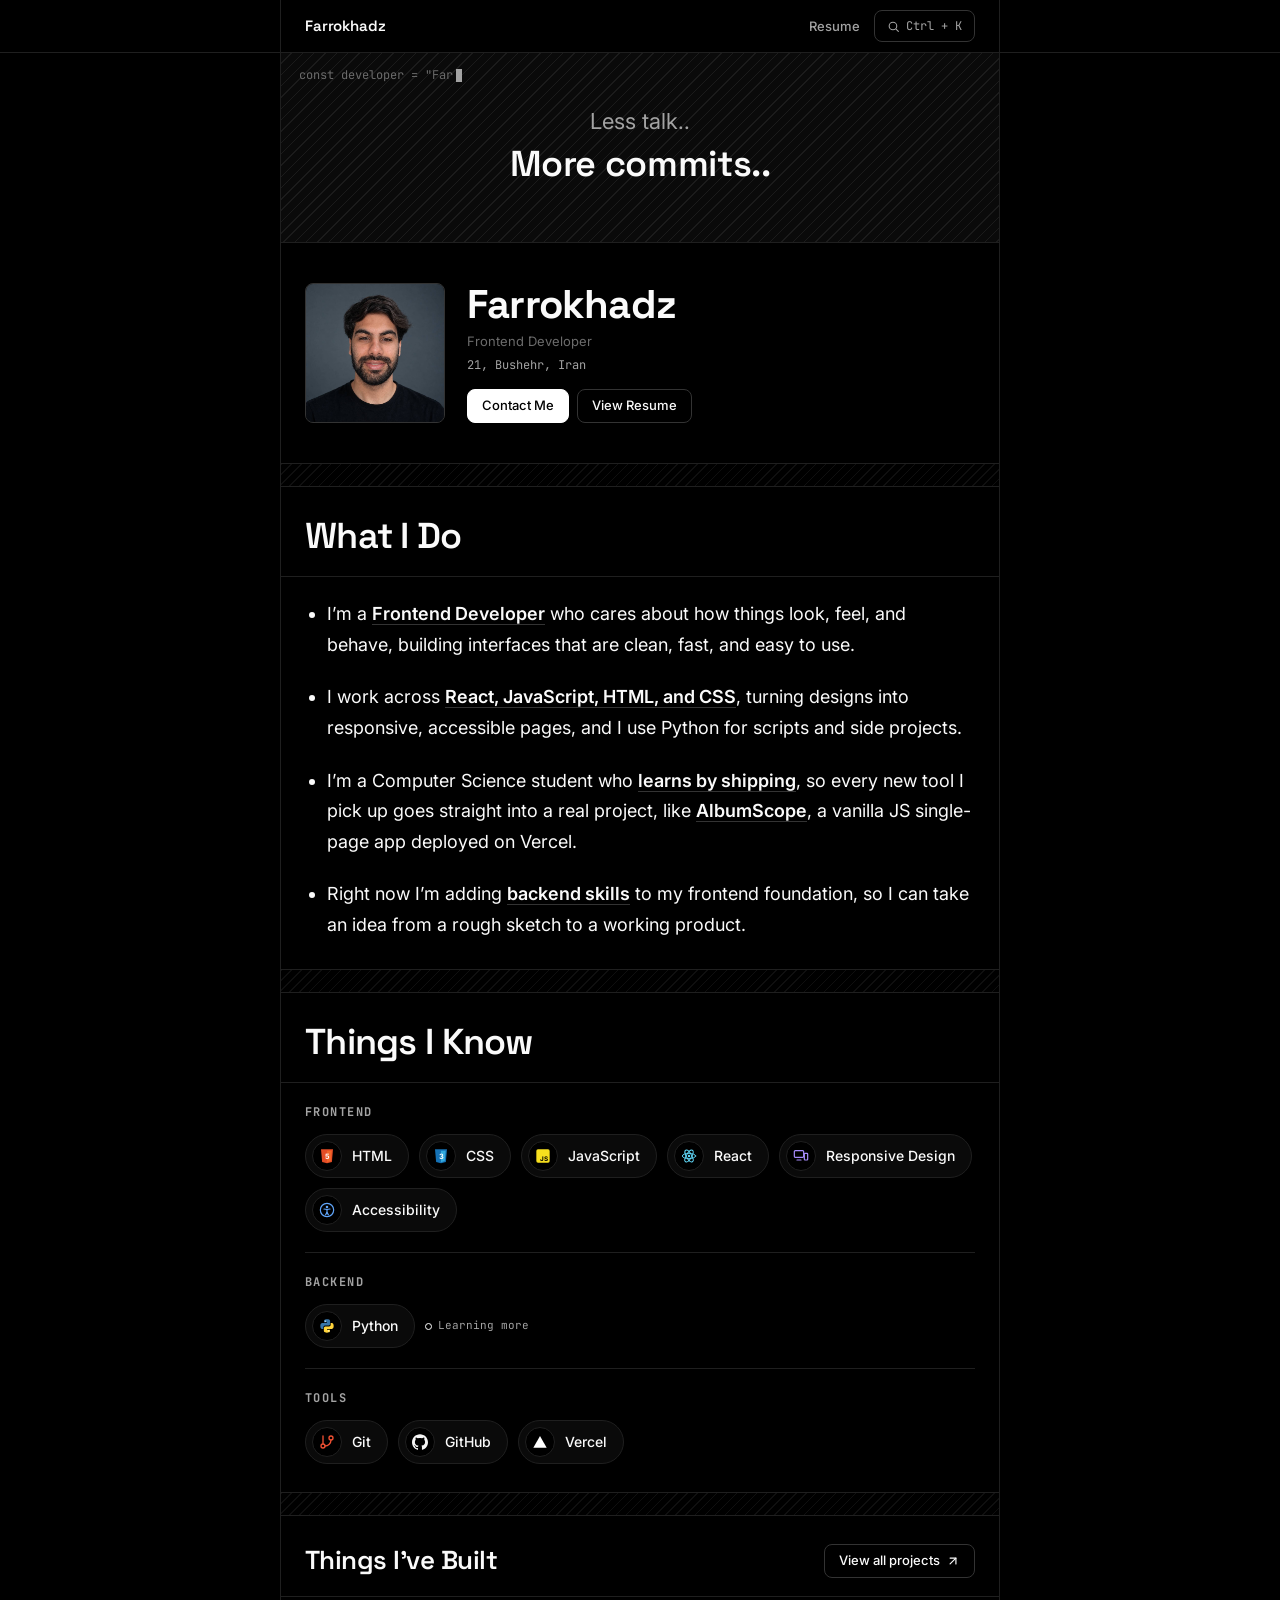
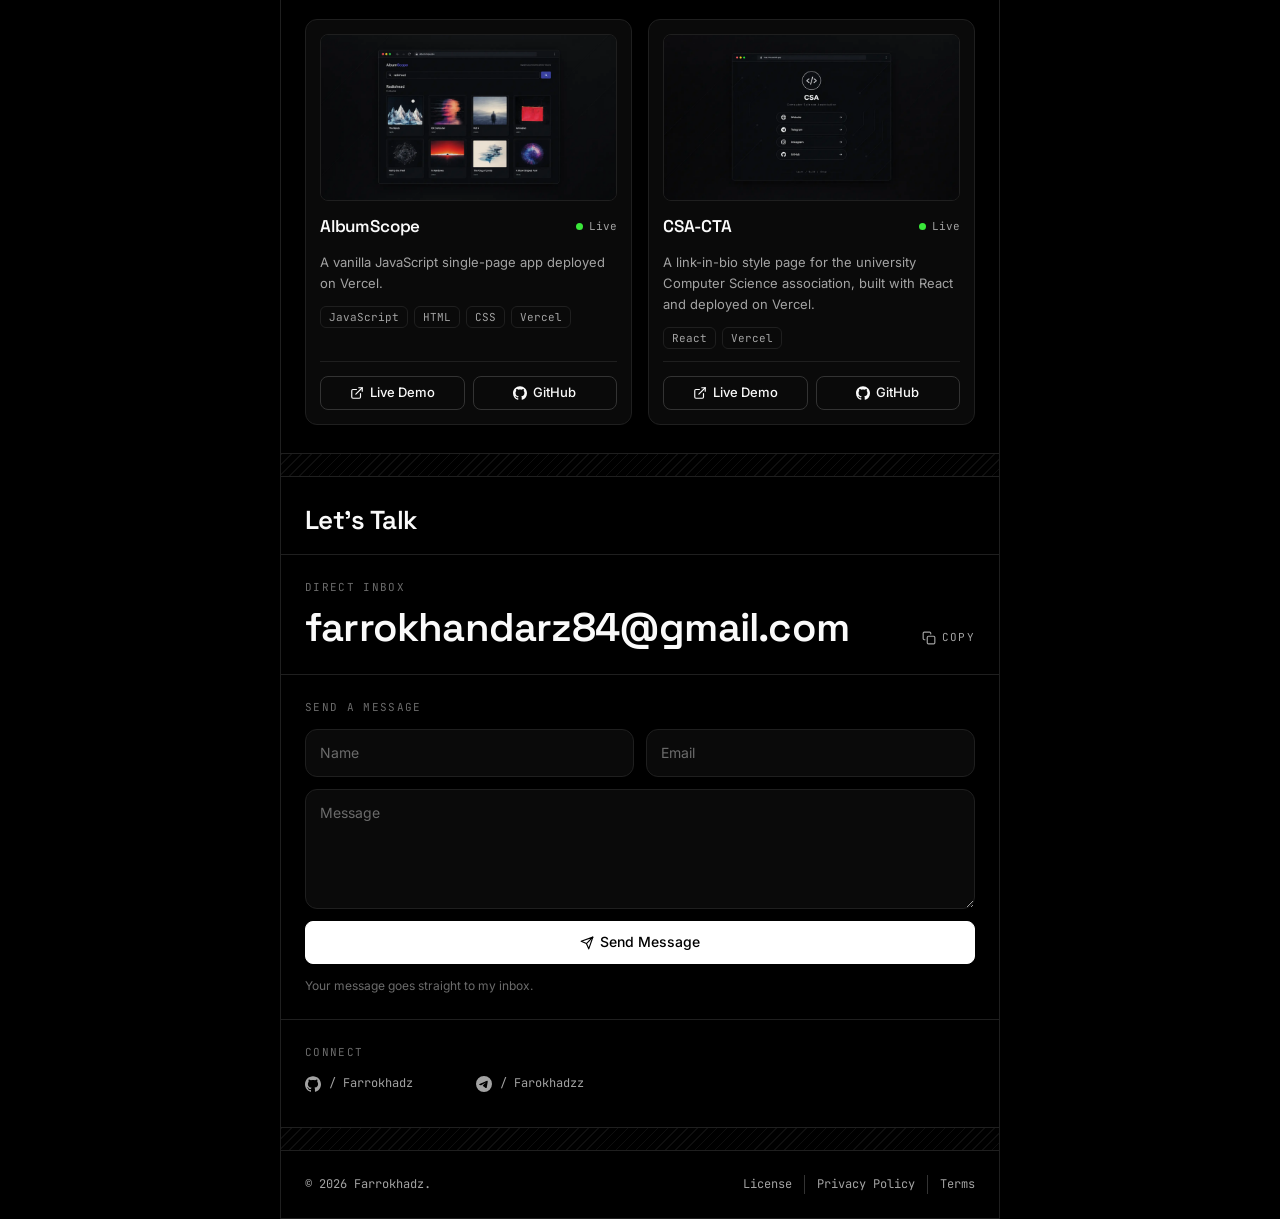
==== commit 49152f29: "feat: add command palette and mobile menu" ====
--- a/index.html
+++ b/index.html
@@ -35,7 +35,7 @@
         </a>
         <div class="topbar-actions">
           <a href="resume.html" class="topbar-link">Resume</a>
-          <span class="tag search-badge">
+          <button type="button" class="tag search-badge" id="search-btn">
             <svg
               width="12"
               height="12"
@@ -51,7 +51,8 @@
               <path d="M21 21l-4.35-4.35" />
             </svg>
             Ctrl + K
-          </span>
+          </button>
+          <button type="button" class="menu-btn" id="menu-btn" aria-label="Open menu" aria-expanded="false"><svg viewBox="0 0 24 24" fill="none" stroke="currentColor" stroke-width="2" stroke-linecap="round" stroke-linejoin="round" aria-hidden="true"><line x1="3" y1="6" x2="21" y2="6" /><line x1="3" y1="12" x2="21" y2="12" /><line x1="3" y1="18" x2="21" y2="18" /></svg></button>
         </div>
       </div>
     </header>
@@ -711,5 +712,6 @@
         }
       });
     </script>
+    <script src="nav.js" defer></script>
   </body>
 </html>
--- a/style.css
+++ b/style.css
@@ -1173,4 +1173,261 @@
   flex-shrink: 0;
   width: 16px;
   height: 16px;
+}
+
+section[id],
+article[id] {
+  scroll-margin-top: 68px;
+}
+
+.menu-btn {
+  display: none;
+  align-items: center;
+  justify-content: center;
+  width: 36px;
+  height: 36px;
+  border: 1px solid var(--border-strong);
+  border-radius: var(--radius-sm);
+  color: var(--text);
+  transition: background 0.15s;
+}
+
+.menu-btn:hover {
+  background: var(--surface-2);
+}
+
+.menu-btn svg {
+  width: 18px;
+  height: 18px;
+}
+
+.overlay {
+  position: fixed;
+  inset: 0;
+  z-index: 100;
+  background: rgba(0, 0, 0, 0.65);
+  opacity: 0;
+  visibility: hidden;
+  transition: opacity 0.2s, visibility 0.2s;
+}
+
+.overlay.is-open {
+  opacity: 1;
+  visibility: visible;
+}
+
+.palette {
+  position: absolute;
+  top: 12vh;
+  left: 50%;
+  display: flex;
+  flex-direction: column;
+  width: min(560px, calc(100vw - 24px));
+  max-height: 70vh;
+  overflow: hidden;
+  background: var(--surface-2);
+  border: 1px solid var(--border-strong);
+  border-radius: var(--radius-lg);
+  transform: translateX(-50%);
+}
+
+.palette-search {
+  display: flex;
+  align-items: center;
+  gap: 10px;
+  padding: 14px 16px;
+  border-bottom: 1px solid var(--border);
+  color: var(--subtle);
+}
+
+.palette-search svg {
+  flex-shrink: 0;
+  width: 16px;
+  height: 16px;
+}
+
+.palette-input {
+  flex: 1;
+  min-width: 0;
+  background: transparent;
+  border: 0;
+  outline: 0;
+  color: var(--text);
+  font-size: 15px;
+}
+
+.palette-input::placeholder {
+  color: var(--subtle);
+}
+
+.palette-list {
+  overflow-y: auto;
+  padding: 6px 8px 10px;
+}
+
+.palette-group {
+  padding: 14px 8px 6px;
+  font-size: 12px;
+  font-weight: 600;
+  color: var(--subtle);
+}
+
+.palette-group[hidden],
+.palette-item[hidden],
+.palette-empty[hidden] {
+  display: none;
+}
+
+.palette-item {
+  display: flex;
+  align-items: center;
+  gap: 10px;
+  width: 100%;
+  padding: 9px 8px;
+  border-radius: var(--radius-sm);
+  color: var(--text);
+  font-size: 14px;
+  font-weight: 500;
+  text-align: left;
+}
+
+.palette-item[aria-selected="true"] {
+  background: #262626;
+}
+
+.palette-item svg {
+  flex-shrink: 0;
+  width: 16px;
+  height: 16px;
+  color: var(--muted);
+}
+
+.nav-prefix {
+  font-weight: 400;
+  color: var(--muted);
+}
+
+.nav-sep {
+  color: var(--text);
+}
+
+.palette-empty {
+  padding: 20px 8px;
+  font-size: 13px;
+  text-align: center;
+  color: var(--subtle);
+}
+
+.drawer {
+  position: absolute;
+  top: 0;
+  right: 0;
+  bottom: 0;
+  display: flex;
+  flex-direction: column;
+  width: min(320px, 85vw);
+  overflow-y: auto;
+  background: var(--surface-2);
+  border-left: 1px solid var(--border-strong);
+  transform: translateX(100%);
+  transition: transform 0.2s;
+}
+
+.overlay.is-open .drawer {
+  transform: none;
+}
+
+.drawer-head {
+  display: flex;
+  align-items: center;
+  justify-content: space-between;
+  padding: 16px 16px 12px 20px;
+}
+
+.drawer-title {
+  font-family: var(--font-display);
+  font-weight: 600;
+  font-size: 18px;
+  letter-spacing: -0.01em;
+  color: var(--text);
+}
+
+.drawer-close {
+  display: grid;
+  place-items: center;
+  width: 32px;
+  height: 32px;
+  border-radius: var(--radius-sm);
+  color: var(--muted);
+  transition: background 0.15s, color 0.15s;
+}
+
+.drawer-close:hover {
+  background: #262626;
+  color: var(--text);
+}
+
+.drawer-close svg {
+  width: 16px;
+  height: 16px;
+}
+
+.drawer-nav {
+  display: flex;
+  flex-direction: column;
+  gap: 2px;
+  padding: 4px 12px 24px;
+}
+
+.drawer-link {
+  display: flex;
+  align-items: center;
+  gap: 12px;
+  padding: 11px 12px;
+  border-radius: var(--radius-sm);
+  color: var(--muted);
+  font-size: 15px;
+  font-weight: 500;
+  transition: background 0.15s, color 0.15s;
+}
+
+.drawer-link:hover,
+.drawer-link.is-active {
+  background: #262626;
+  color: var(--text);
+}
+
+.drawer-link svg {
+  flex-shrink: 0;
+  width: 18px;
+  height: 18px;
+}
+
+.drawer-divider {
+  height: 1px;
+  margin: 12px 0 14px;
+  background: var(--border);
+}
+
+.drawer-label {
+  padding: 0 12px 8px;
+  font-weight: 700;
+}
+
+@media (max-width: 767px) {
+  .topbar-actions .topbar-link,
+  .topbar-actions .search-badge {
+    display: none;
+  }
+
+  .menu-btn {
+    display: inline-flex;
+  }
+}
+
+@media (prefers-reduced-motion: reduce) {
+  .overlay,
+  .drawer {
+    transition: none;
+  }
 }
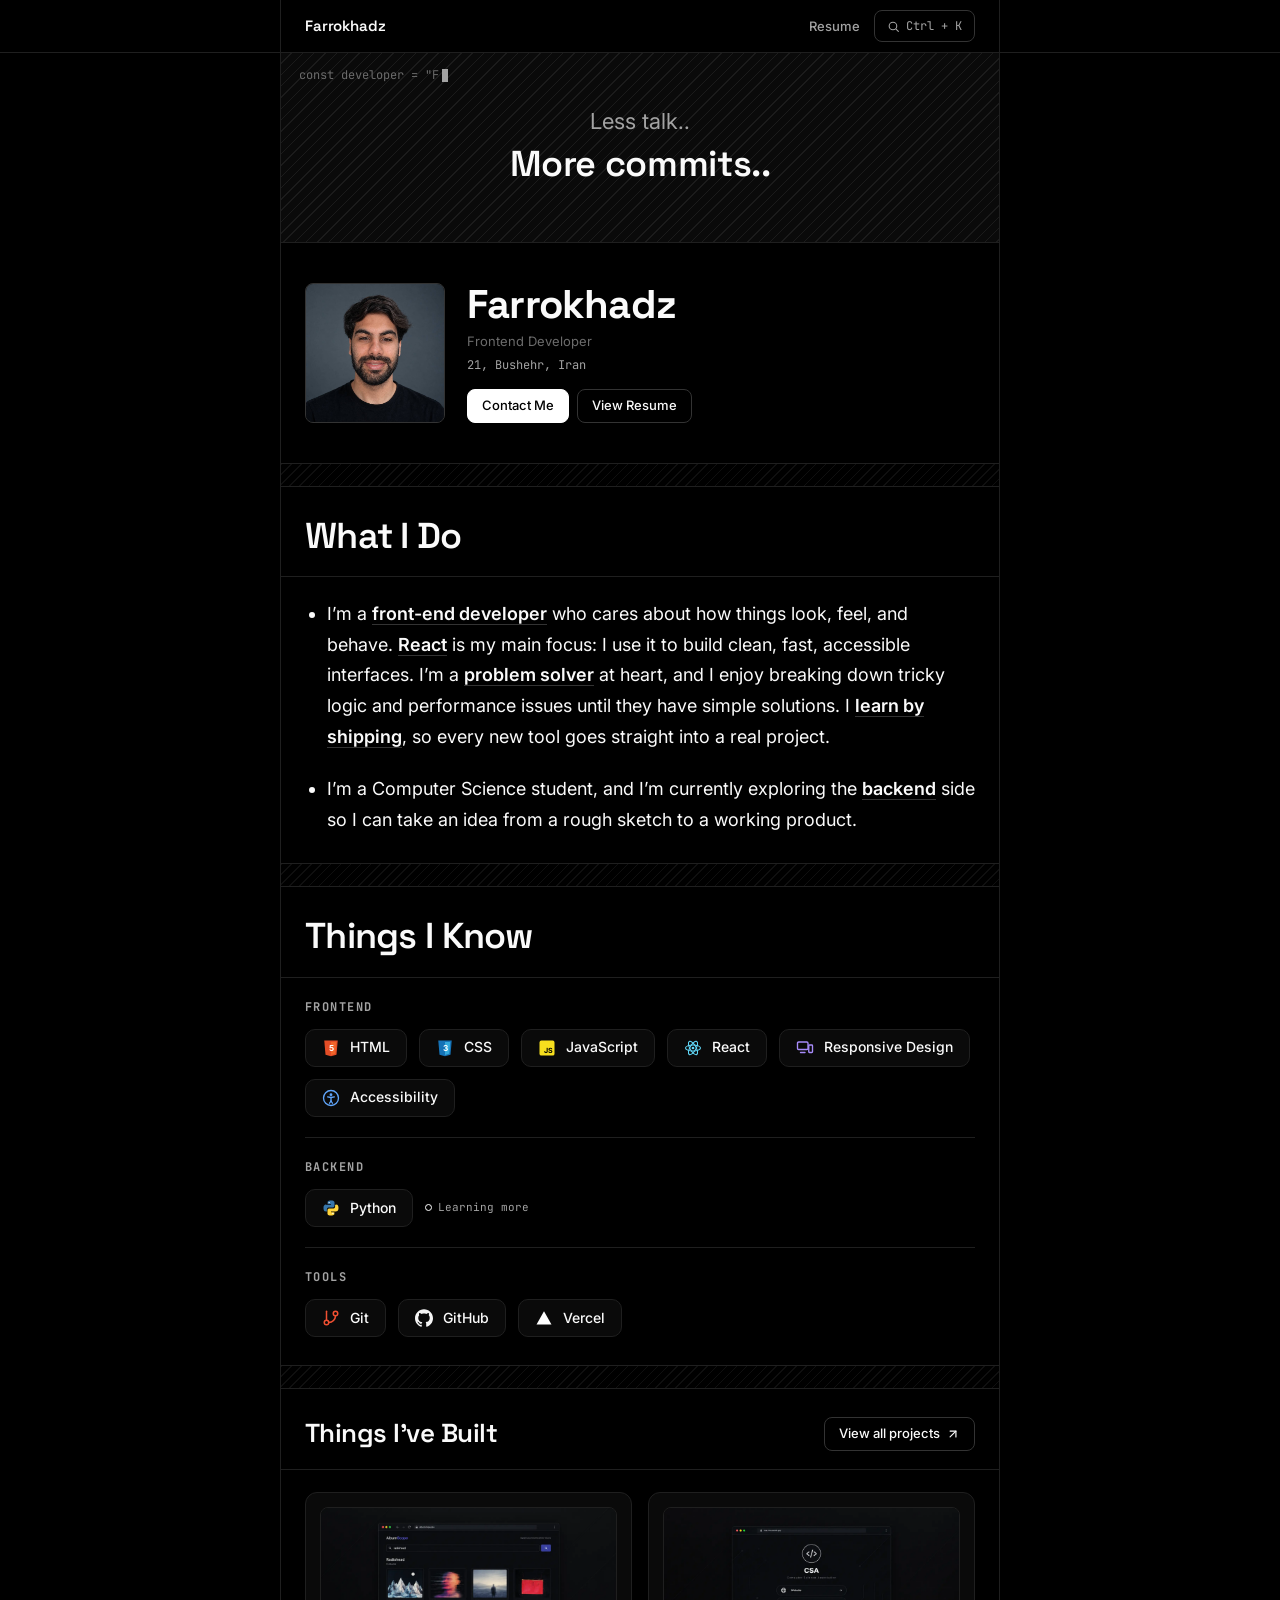
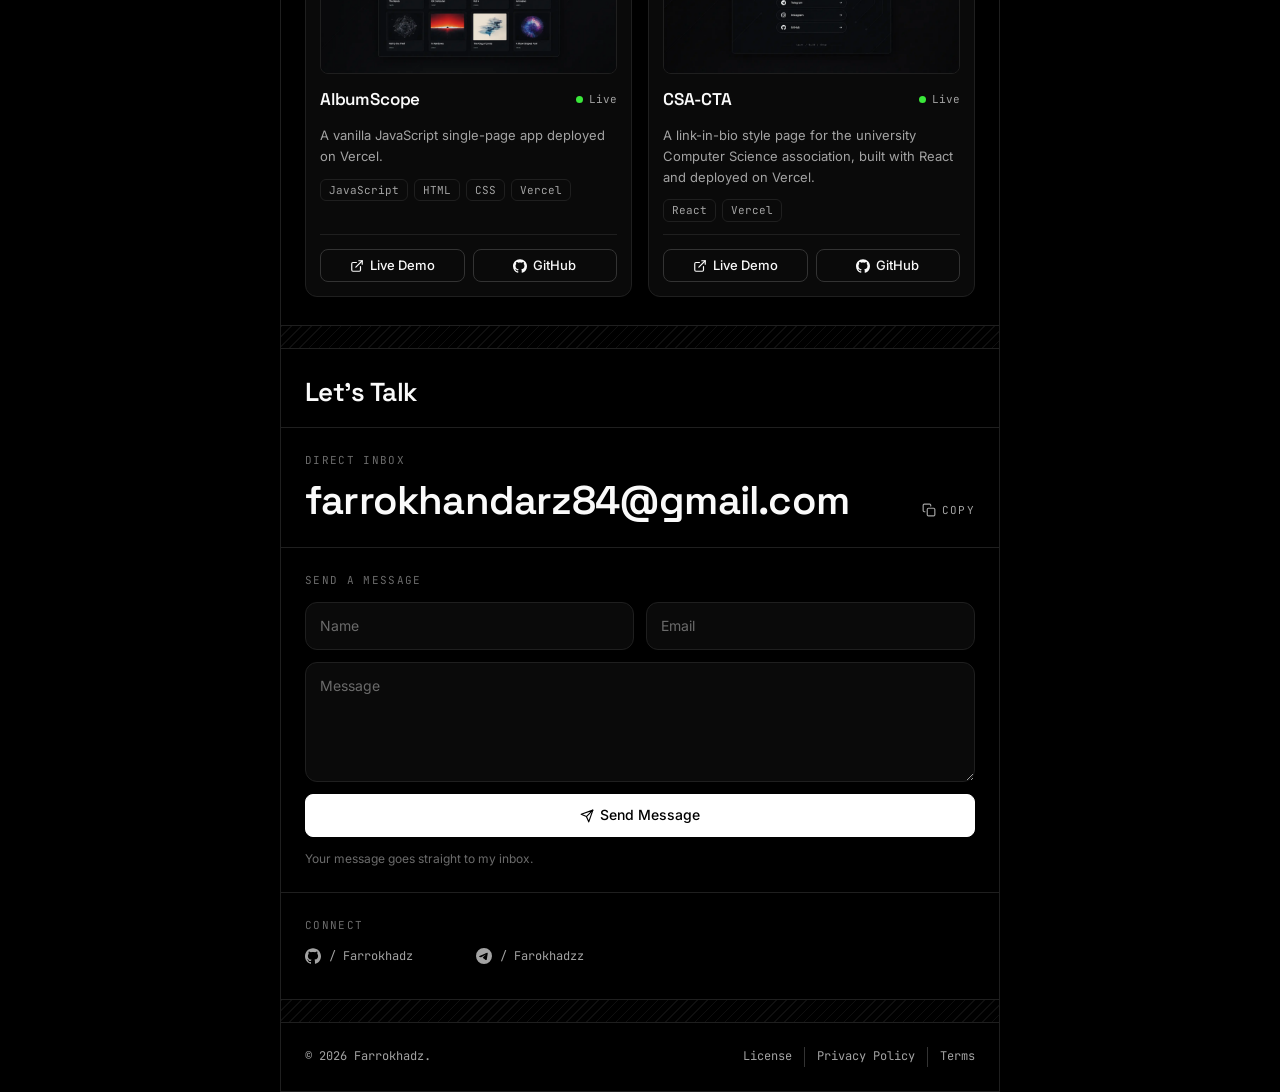
==== commit ce933be5: "change text what i do section" ====
--- a/index.html
+++ b/index.html
@@ -88,25 +88,18 @@
         <h2 class="section-title about-title">What I Do</h2>
         <ul class="about-list">
           <li>
-            I&rsquo;m a <strong>Frontend Developer</strong> who cares about how
-            things look, feel, and behave, building interfaces that are clean,
-            fast, and easy to use.
+            I&rsquo;m a <strong>front-end developer</strong> who cares about how
+            things look, feel, and behave. <strong>React</strong> is my main
+            focus: I use it to build clean, fast, accessible interfaces.
+            I&rsquo;m a <strong>problem solver</strong> at heart, and I enjoy
+            breaking down tricky logic and performance issues until they have
+            simple solutions. I <strong>learn by shipping</strong>, so every new
+            tool goes straight into a real project.
           </li>
           <li>
-            I work across <strong>React, JavaScript, HTML, and CSS</strong>,
-            turning designs into responsive, accessible pages, and I use Python
-            for scripts and side projects.
-          </li>
-          <li>
-            I&rsquo;m a Computer Science student who
-            <strong>learns by shipping</strong>, so every new tool I pick up
-            goes straight into a real project, like <strong>AlbumScope</strong>,
-            a vanilla JS single-page app deployed on Vercel.
-          </li>
-          <li>
-            Right now I&rsquo;m adding <strong>backend skills</strong> to my
-            frontend foundation, so I can take an idea from a rough sketch to a
-            working product.
+            I&rsquo;m a Computer Science student, and I&rsquo;m currently
+            exploring the <strong>backend</strong> side so I can take an idea
+            from a rough sketch to a working product.
           </li>
         </ul>
       </section>
--- a/style.css
+++ b/style.css
@@ -571,24 +571,22 @@
   display: flex;
   flex-wrap: wrap;
   align-items: center;
-  gap: 10px;
+  gap: 12px;
 }
 
 .chip {
   display: inline-flex;
   align-items: center;
   gap: 10px;
-  padding: 6px 16px 6px 6px;
+  padding: 9px 16px;
   background: var(--surface);
   border: 1px solid var(--border);
-  border-radius: 999px;
+  border-radius: 10px;
   color: var(--text);
   font-size: 14px;
   font-weight: 500;
   line-height: 1.2;
-  transition:
-    background 0.15s,
-    border-color 0.15s;
+  transition: background 0.15s, border-color 0.15s;
 }
 
 .chip:hover {
@@ -597,19 +595,13 @@
 }
 
 .chip-icon {
-  display: grid;
-  place-items: center;
+  display: inline-flex;
   flex-shrink: 0;
-  width: 30px;
-  height: 30px;
-  background: var(--bg);
-  border: 1px solid var(--border);
-  border-radius: 50%;
 }
 
 .chip-icon svg {
-  width: 16px;
-  height: 16px;
+  width: 18px;
+  height: 18px;
 }
 
 .skill-group .label {
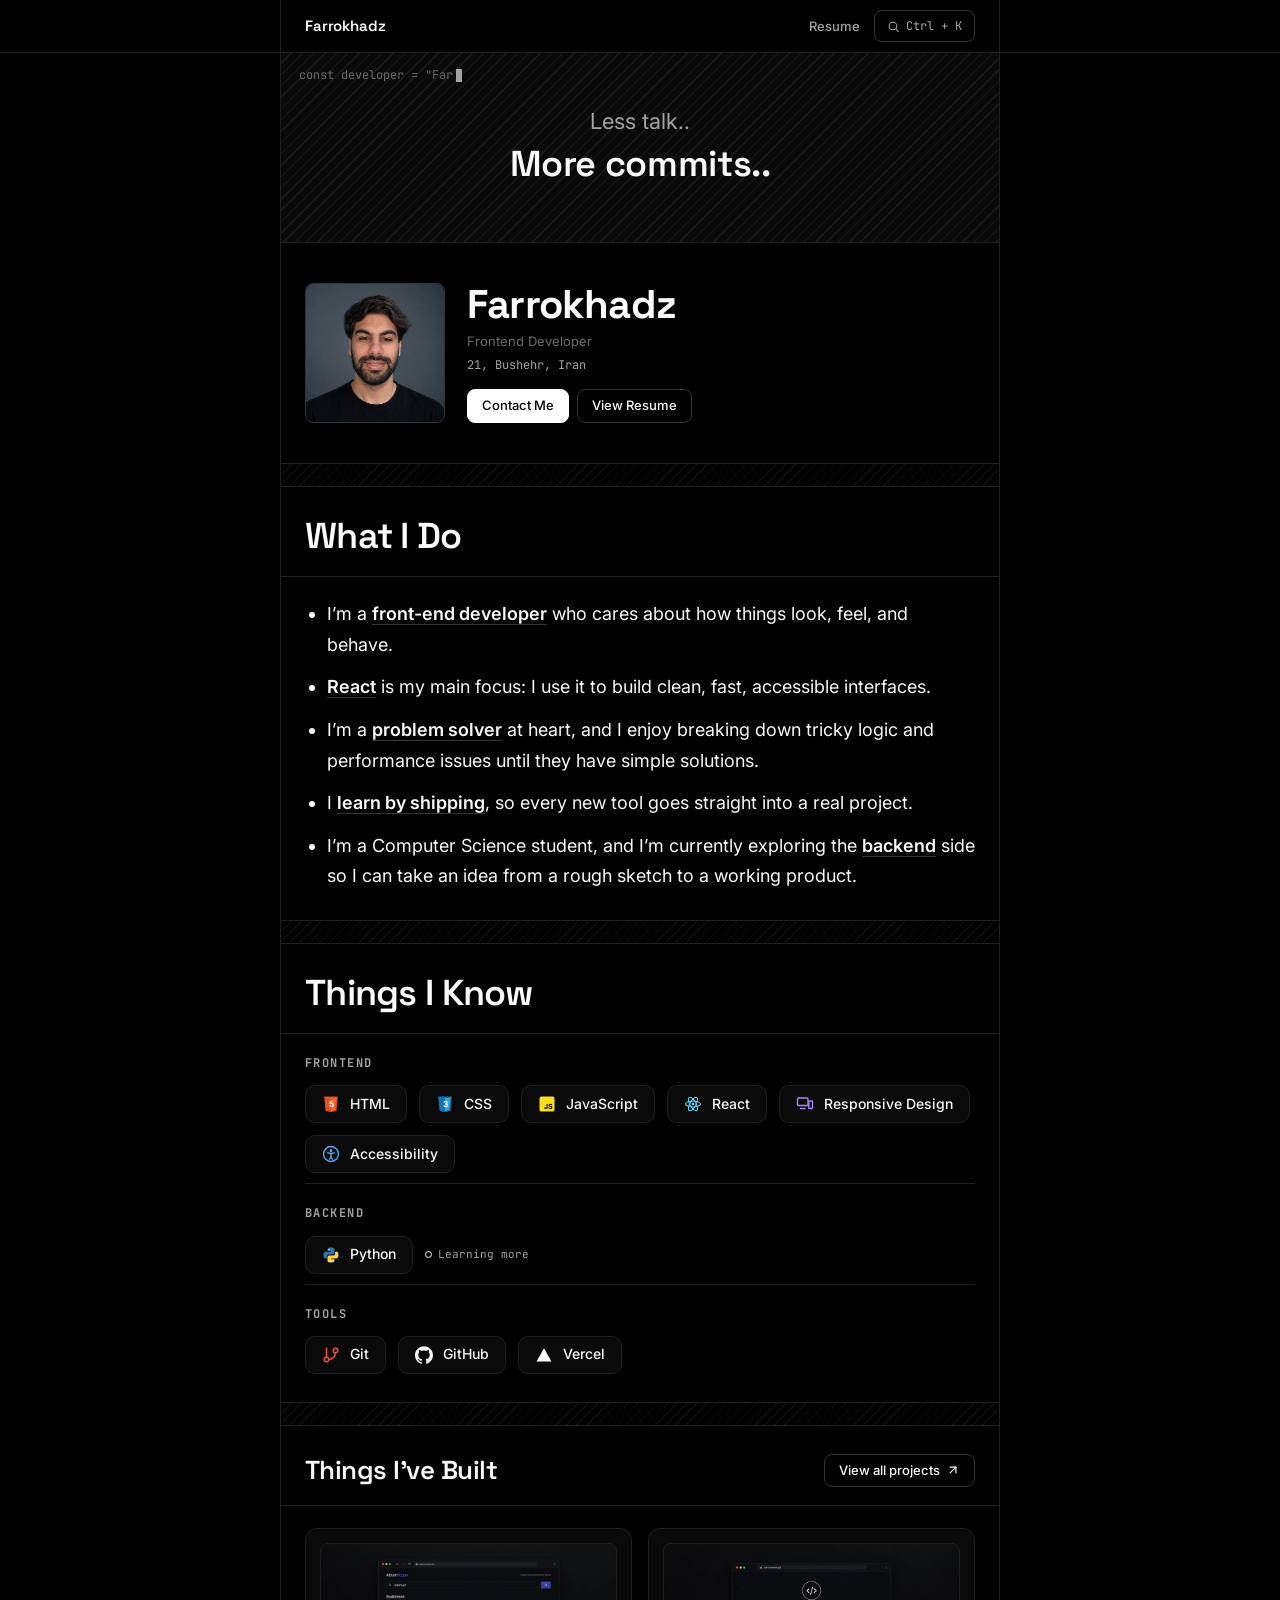
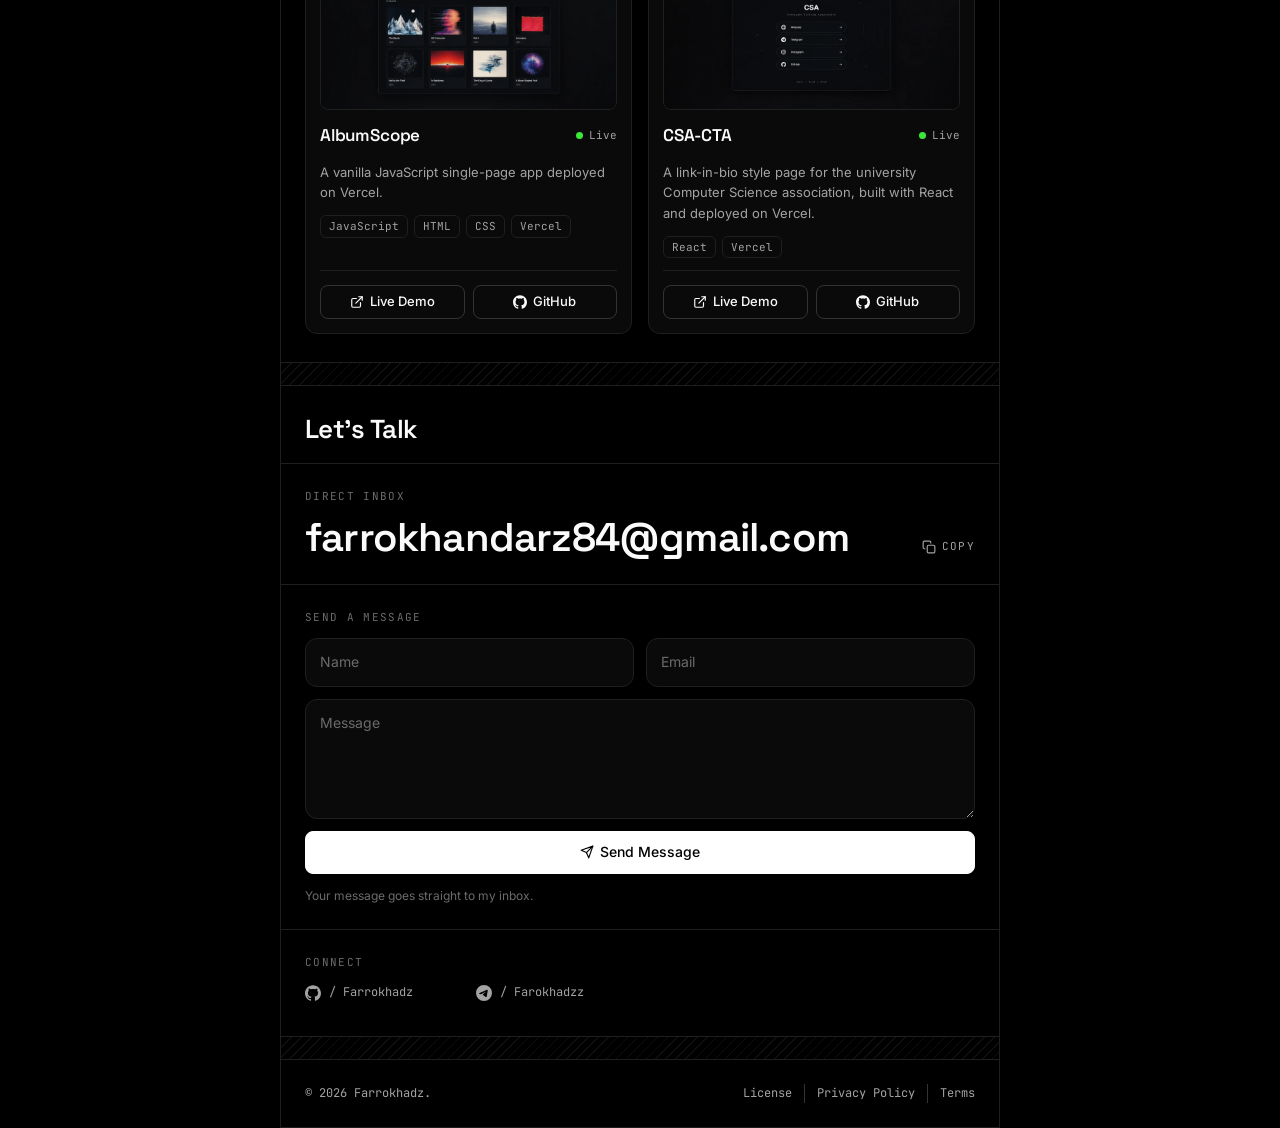
==== commit 144bfed5: "content: update What I Do text and tighten spacing" ====
--- a/index.html
+++ b/index.html
@@ -12,12 +12,21 @@
     <link rel="apple-touch-icon" href="images/favicon.png" />
     <meta property="og:type" content="website" />
     <meta property="og:title" content="Farokhadz | Frontend Developer" />
-    <meta property="og:description" content="Farokhadz is a Frontend Developer and Computer Science student building clean, fast and responsive web interfaces." />
+    <meta
+      property="og:description"
+      content="Farokhadz is a Frontend Developer and Computer Science student building clean, fast and responsive web interfaces."
+    />
     <meta property="og:url" content="https://www.farokhadz.ir/" />
-    <meta property="og:image" content="https://www.farokhadz.ir/images/og-image.png" />
+    <meta
+      property="og:image"
+      content="https://www.farokhadz.ir/images/og-image.png"
+    />
     <meta property="og:image:width" content="1200" />
     <meta property="og:image:height" content="630" />
-    <meta name="twitter:image" content="https://www.farokhadz.ir/images/og-image.png" />
+    <meta
+      name="twitter:image"
+      content="https://www.farokhadz.ir/images/og-image.png"
+    />
     <meta name="twitter:card" content="summary_large_image" />
     <link rel="preconnect" href="https://fonts.googleapis.com" />
     <link rel="preconnect" href="https://fonts.gstatic.com" crossorigin />
@@ -52,7 +61,27 @@
             </svg>
             Ctrl + K
           </button>
-          <button type="button" class="menu-btn" id="menu-btn" aria-label="Open menu" aria-expanded="false"><svg viewBox="0 0 24 24" fill="none" stroke="currentColor" stroke-width="2" stroke-linecap="round" stroke-linejoin="round" aria-hidden="true"><line x1="3" y1="6" x2="21" y2="6" /><line x1="3" y1="12" x2="21" y2="12" /><line x1="3" y1="18" x2="21" y2="18" /></svg></button>
+          <button
+            type="button"
+            class="menu-btn"
+            id="menu-btn"
+            aria-label="Open menu"
+            aria-expanded="false"
+          >
+            <svg
+              viewBox="0 0 24 24"
+              fill="none"
+              stroke="currentColor"
+              stroke-width="2"
+              stroke-linecap="round"
+              stroke-linejoin="round"
+              aria-hidden="true"
+            >
+              <line x1="3" y1="6" x2="21" y2="6" />
+              <line x1="3" y1="12" x2="21" y2="12" />
+              <line x1="3" y1="18" x2="21" y2="18" />
+            </svg>
+          </button>
         </div>
       </div>
     </header>
@@ -89,12 +118,20 @@
         <ul class="about-list">
           <li>
             I&rsquo;m a <strong>front-end developer</strong> who cares about how
-            things look, feel, and behave. <strong>React</strong> is my main
-            focus: I use it to build clean, fast, accessible interfaces.
+            things look, feel, and behave.
+          </li>
+          <li>
+            <strong>React</strong> is my main focus: I use it to build clean,
+            fast, accessible interfaces.
+          </li>
+          <li>
             I&rsquo;m a <strong>problem solver</strong> at heart, and I enjoy
             breaking down tricky logic and performance issues until they have
-            simple solutions. I <strong>learn by shipping</strong>, so every new
-            tool goes straight into a real project.
+            simple solutions.
+          </li>
+          <li>
+            I <strong>learn by shipping</strong>, so every new tool goes
+            straight into a real project.
           </li>
           <li>
             I&rsquo;m a Computer Science student, and I&rsquo;m currently
@@ -538,8 +575,19 @@
             action="https://formspree.io/f/xbggrpqe"
             method="post"
           >
-            <input type="hidden" name="_subject" value="New message from your portfolio" />
-            <input type="text" name="_gotcha" class="honeypot" tabindex="-1" autocomplete="off" aria-hidden="true" />
+            <input
+              type="hidden"
+              name="_subject"
+              value="New message from your portfolio"
+            />
+            <input
+              type="text"
+              name="_gotcha"
+              class="honeypot"
+              tabindex="-1"
+              autocomplete="off"
+              aria-hidden="true"
+            />
             <div class="form-row">
               <input
                 class="field"
@@ -696,10 +744,12 @@
             note.innerHTML =
               '<svg viewBox="0 0 24 24" fill="none" stroke="currentColor" stroke-width="2" stroke-linecap="round" stroke-linejoin="round" aria-hidden="true"><circle cx="12" cy="12" r="10" /><polyline points="8 12.5 11 15.5 16 9.5" /></svg><span>Thanks! Your message was sent.</span>';
           } else {
-            note.textContent = "Something went wrong. Please try again or email me directly.";
+            note.textContent =
+              "Something went wrong. Please try again or email me directly.";
           }
         } catch (error) {
-          note.textContent = "Network error. Please try again or email me directly.";
+          note.textContent =
+            "Network error. Please try again or email me directly.";
         } finally {
           submitBtn.disabled = false;
         }
--- a/style.css
+++ b/style.css
@@ -512,7 +512,7 @@
 .about-list {
   display: flex;
   flex-direction: column;
-  gap: 20px;
+  gap: 10px;
   margin-top: 20px;
   padding-left: 22px;
   list-style: disc;
@@ -543,7 +543,7 @@
   }
 
   .about-list {
-    gap: 22px;
+    gap: 12px;
     margin-top: 22px;
     font-size: 18px;
   }
@@ -552,7 +552,7 @@
 .skill-groups {
   display: flex;
   flex-direction: column;
-  gap: 20px;
+  gap: 10px;
   margin-top: 20px;
 }
 
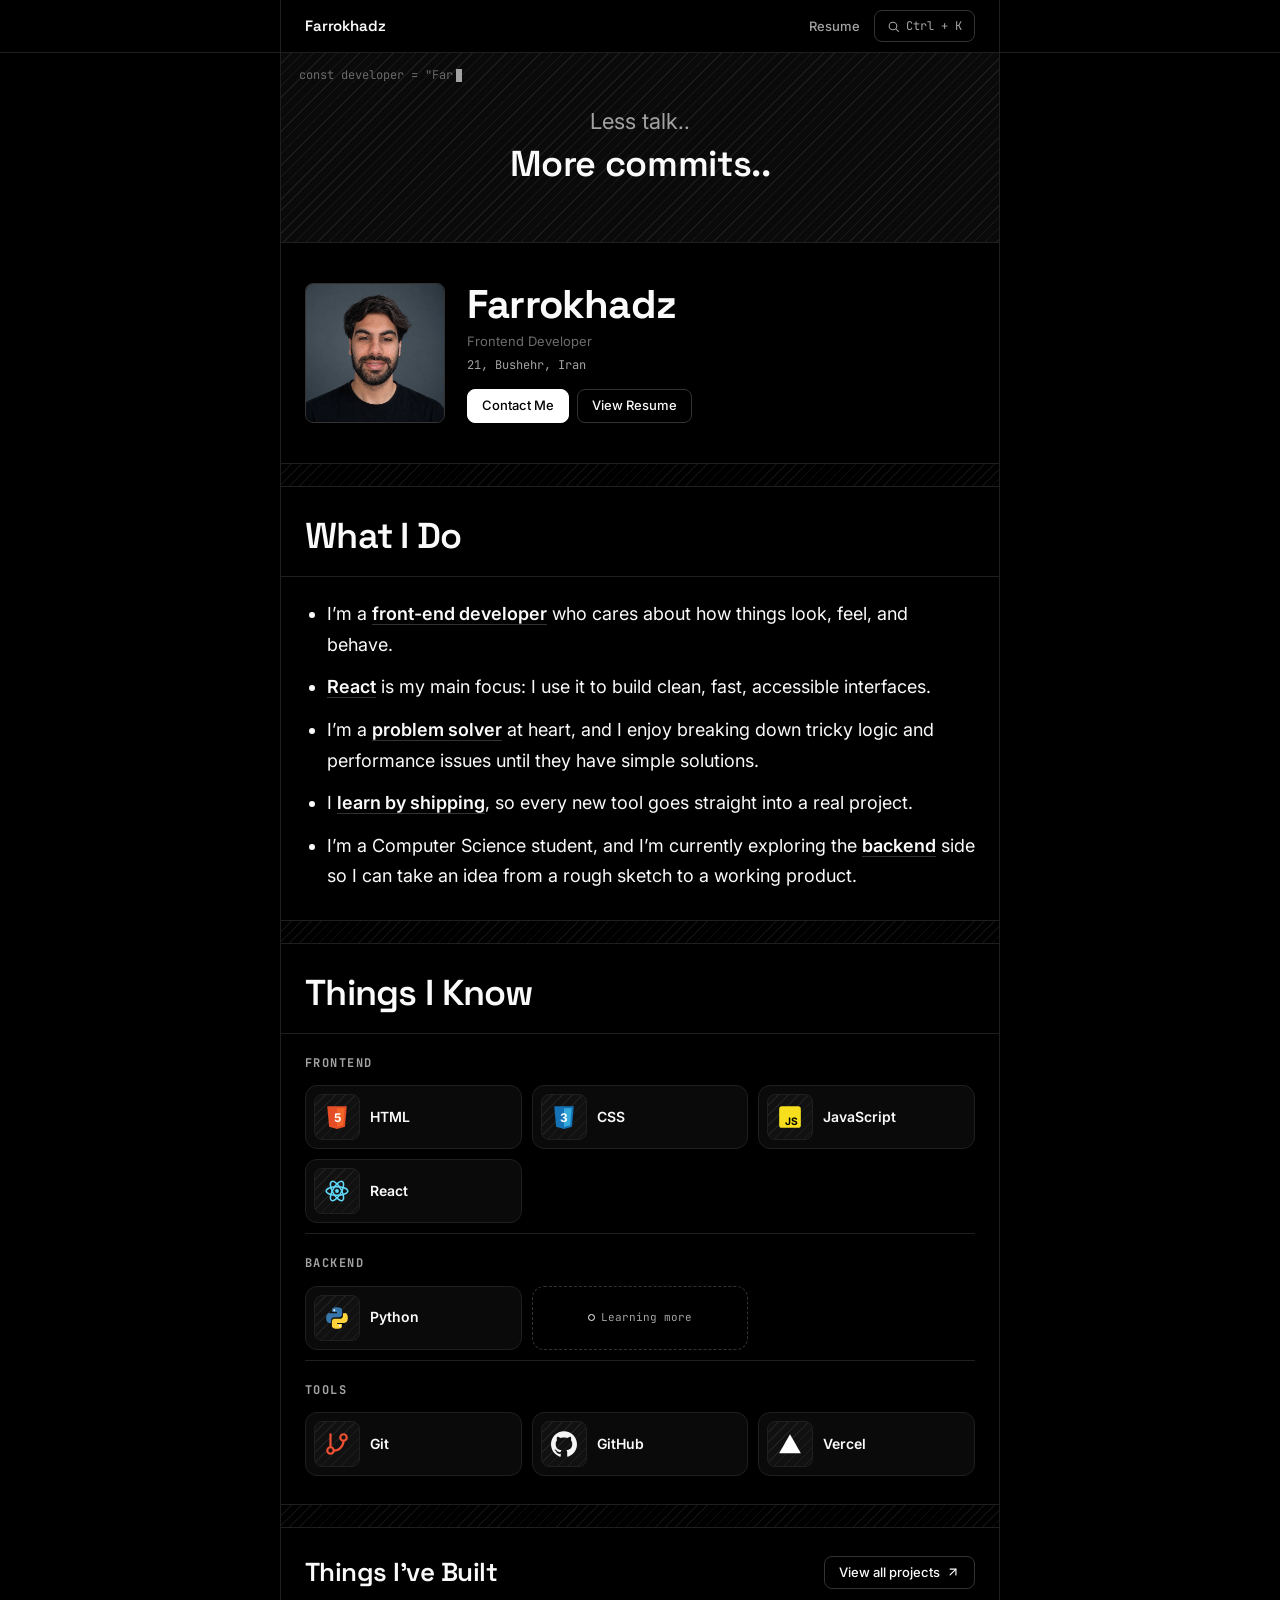
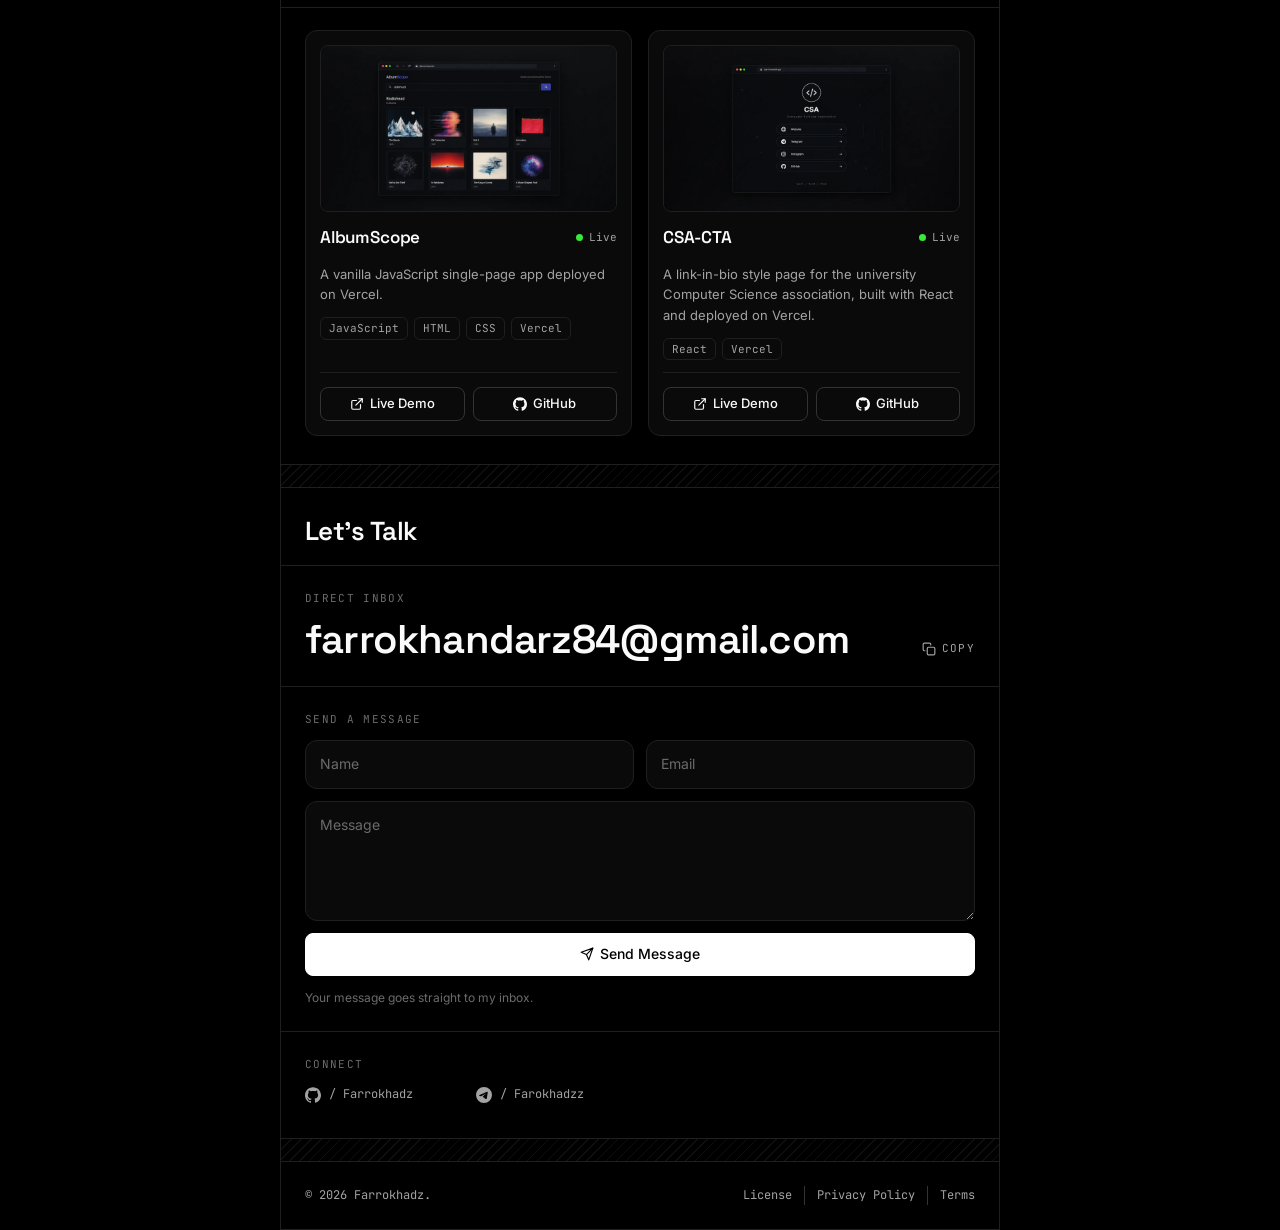
==== commit a11066a6: "style: redesign skill tiles with larger icons" ====
--- a/index.html
+++ b/index.html
@@ -147,8 +147,7 @@
           <div class="skill-group">
             <p class="label">Frontend</p>
             <ul class="chips">
-              <li class="chip">
-                <span class="chip-icon"
+              <li class="chip"><span class="chip-icon"
                   ><svg
                     viewBox="0 0 24 24"
                     fill="none"
@@ -170,10 +169,8 @@
                       5
                     </text>
                   </svg></span
-                >HTML
-              </li>
-              <li class="chip">
-                <span class="chip-icon"
+                ><span class="chip-text"><span class="chip-name">HTML</span></span></li>
+              <li class="chip"><span class="chip-icon"
                   ><svg
                     viewBox="0 0 24 24"
                     fill="none"
@@ -195,10 +192,8 @@
                       3
                     </text>
                   </svg></span
-                >CSS
-              </li>
-              <li class="chip">
-                <span class="chip-icon"
+                ><span class="chip-text"><span class="chip-name">CSS</span></span></li>
+              <li class="chip"><span class="chip-icon"
                   ><svg
                     viewBox="0 0 24 24"
                     fill="none"
@@ -226,10 +221,8 @@
                       JS
                     </text>
                   </svg></span
-                >JavaScript
-              </li>
-              <li class="chip">
-                <span class="chip-icon"
+                ><span class="chip-text"><span class="chip-name">JavaScript</span></span></li>
+              <li class="chip"><span class="chip-icon"
                   ><svg
                     viewBox="0 0 24 24"
                     fill="none"
@@ -260,50 +253,13 @@
                       r="1.8"
                       fill="#61DAFB"
                     /></svg></span
-                >React
-              </li>
-              <li class="chip">
-                <span class="chip-icon"
-                  ><svg
-                    viewBox="0 0 24 24"
-                    fill="none"
-                    stroke-linecap="round"
-                    stroke-linejoin="round"
-                    aria-hidden="true"
-                  >
-                    <g stroke="#A78BFA" stroke-width="1.8">
-                      <rect x="2" y="4" width="14" height="10" rx="1.5" />
-                      <path d="M6 18h6" />
-                      <rect x="17" y="8" width="5" height="10" rx="1" />
-                    </g></svg></span
-                >Responsive Design
-              </li>
-              <li class="chip">
-                <span class="chip-icon"
-                  ><svg
-                    viewBox="0 0 24 24"
-                    fill="none"
-                    stroke-linecap="round"
-                    stroke-linejoin="round"
-                    aria-hidden="true"
-                  >
-                    <g stroke="#60A5FA" stroke-width="1.8">
-                      <circle cx="12" cy="12" r="10" />
-                      <circle cx="12" cy="7.5" r="1" fill="#60A5FA" />
-                      <path d="M7.5 10.5l4.5.8 4.5-.8" />
-                      <path d="M12 11.3V16" />
-                      <path d="M12 16l-2 3" />
-                      <path d="M12 16l2 3" />
-                    </g></svg></span
-                >Accessibility
-              </li>
+                ><span class="chip-text"><span class="chip-name">React</span></span></li>
             </ul>
           </div>
           <div class="skill-group">
             <p class="label">Backend</p>
             <ul class="chips">
-              <li class="chip">
-                <span class="chip-icon"
+              <li class="chip"><span class="chip-icon"
                   ><svg
                     viewBox="0 0 24 24"
                     fill="none"
@@ -326,8 +282,7 @@
                       r=".9"
                       fill="#fff"
                     /></svg></span
-                >Python
-              </li>
+                ><span class="chip-text"><span class="chip-name">Python</span></span></li>
               <li class="status">
                 <span class="dot hollow"></span>Learning more
               </li>
@@ -336,8 +291,7 @@
           <div class="skill-group">
             <p class="label">Tools</p>
             <ul class="chips">
-              <li class="chip">
-                <span class="chip-icon"
+              <li class="chip"><span class="chip-icon"
                   ><svg
                     viewBox="0 0 24 24"
                     fill="none"
@@ -351,10 +305,8 @@
                       <circle cx="6" cy="18" r="3" />
                       <path d="M18 9a9 9 0 0 1-9 9" />
                     </g></svg></span
-                >Git
-              </li>
-              <li class="chip">
-                <span class="chip-icon"
+                ><span class="chip-text"><span class="chip-name">Git</span></span></li>
+              <li class="chip"><span class="chip-icon"
                   ><svg
                     viewBox="0 0 24 24"
                     fill="none"
@@ -367,10 +319,8 @@
                       stroke="none"
                       d="M12 .297c-6.63 0-12 5.373-12 12 0 5.303 3.438 9.8 8.205 11.385.6.113.82-.258.82-.577 0-.285-.01-1.04-.015-2.04-3.338.724-4.042-1.61-4.042-1.61C4.422 18.07 3.633 17.7 3.633 17.7c-1.087-.744.084-.729.084-.729 1.205.084 1.838 1.236 1.838 1.236 1.07 1.835 2.809 1.305 3.495.998.108-.776.417-1.305.76-1.605-2.665-.3-5.466-1.332-5.466-5.93 0-1.31.465-2.38 1.235-3.22-.135-.303-.54-1.523.105-3.176 0 0 1.005-.322 3.3 1.23.96-.267 1.98-.399 3-.405 1.02.006 2.04.138 3 .405 2.28-1.552 3.285-1.23 3.285-1.23.645 1.653.24 2.873.12 3.176.765.84 1.23 1.91 1.23 3.22 0 4.61-2.805 5.625-5.475 5.92.42.36.81 1.096.81 2.22 0 1.606-.015 2.896-.015 3.286 0 .315.21.69.825.57C20.565 22.092 24 17.592 24 12.297c0-6.627-5.373-12-12-12"
                     /></svg></span
-                >GitHub
-              </li>
-              <li class="chip">
-                <span class="chip-icon"
+                ><span class="chip-text"><span class="chip-name">GitHub</span></span></li>
+              <li class="chip"><span class="chip-icon"
                   ><svg
                     viewBox="0 0 24 24"
                     fill="none"
@@ -382,8 +332,7 @@
                       points="12 3 22 20.5 2 20.5"
                       fill="#fff"
                     /></svg></span
-                >Vercel
-              </li>
+                ><span class="chip-text"><span class="chip-name">Vercel</span></span></li>
             </ul>
           </div>
         </div>
--- a/style.css
+++ b/style.css
@@ -568,24 +568,20 @@
 }
 
 .chips {
-  display: flex;
-  flex-wrap: wrap;
-  align-items: center;
-  gap: 12px;
+  display: grid;
+  grid-template-columns: 1fr 1fr;
+  gap: 10px;
 }
 
 .chip {
-  display: inline-flex;
+  display: flex;
   align-items: center;
   gap: 10px;
-  padding: 9px 16px;
+  padding: 8px;
   background: var(--surface);
   border: 1px solid var(--border);
-  border-radius: 10px;
-  color: var(--text);
-  font-size: 14px;
-  font-weight: 500;
-  line-height: 1.2;
+  border-radius: var(--radius-lg);
+  color: var(--text);
   transition: background 0.15s, border-color 0.15s;
 }
 
@@ -595,13 +591,39 @@
 }
 
 .chip-icon {
-  display: inline-flex;
+  display: grid;
+  place-items: center;
   flex-shrink: 0;
+  width: 46px;
+  height: 46px;
+  background: repeating-linear-gradient(135deg, rgba(255, 255, 255, 0.06) 0 1px, transparent 1px 7px), var(--surface-2);
+  border: 1px solid var(--border);
+  border-radius: var(--radius-sm);
 }
 
 .chip-icon svg {
-  width: 18px;
-  height: 18px;
+  width: 26px;
+  height: 26px;
+}
+
+.chip-text {
+  display: flex;
+  flex-direction: column;
+  min-width: 0;
+}
+
+.chip-name {
+  font-size: 14px;
+  font-weight: 600;
+  line-height: 1.3;
+}
+
+.chips .status {
+  justify-content: center;
+  min-height: 64px;
+  padding: 8px;
+  border: 1px dashed var(--border-strong);
+  border-radius: var(--radius-lg);
 }
 
 .skill-group .label {
@@ -1001,6 +1023,12 @@
 }
 
 @media (min-width: 768px) {
+  .chips {
+    grid-template-columns: repeat(3, 1fr);
+  }
+}
+
+@media (min-width: 768px) {
   #contact {
     padding: 28px 24px;
   }
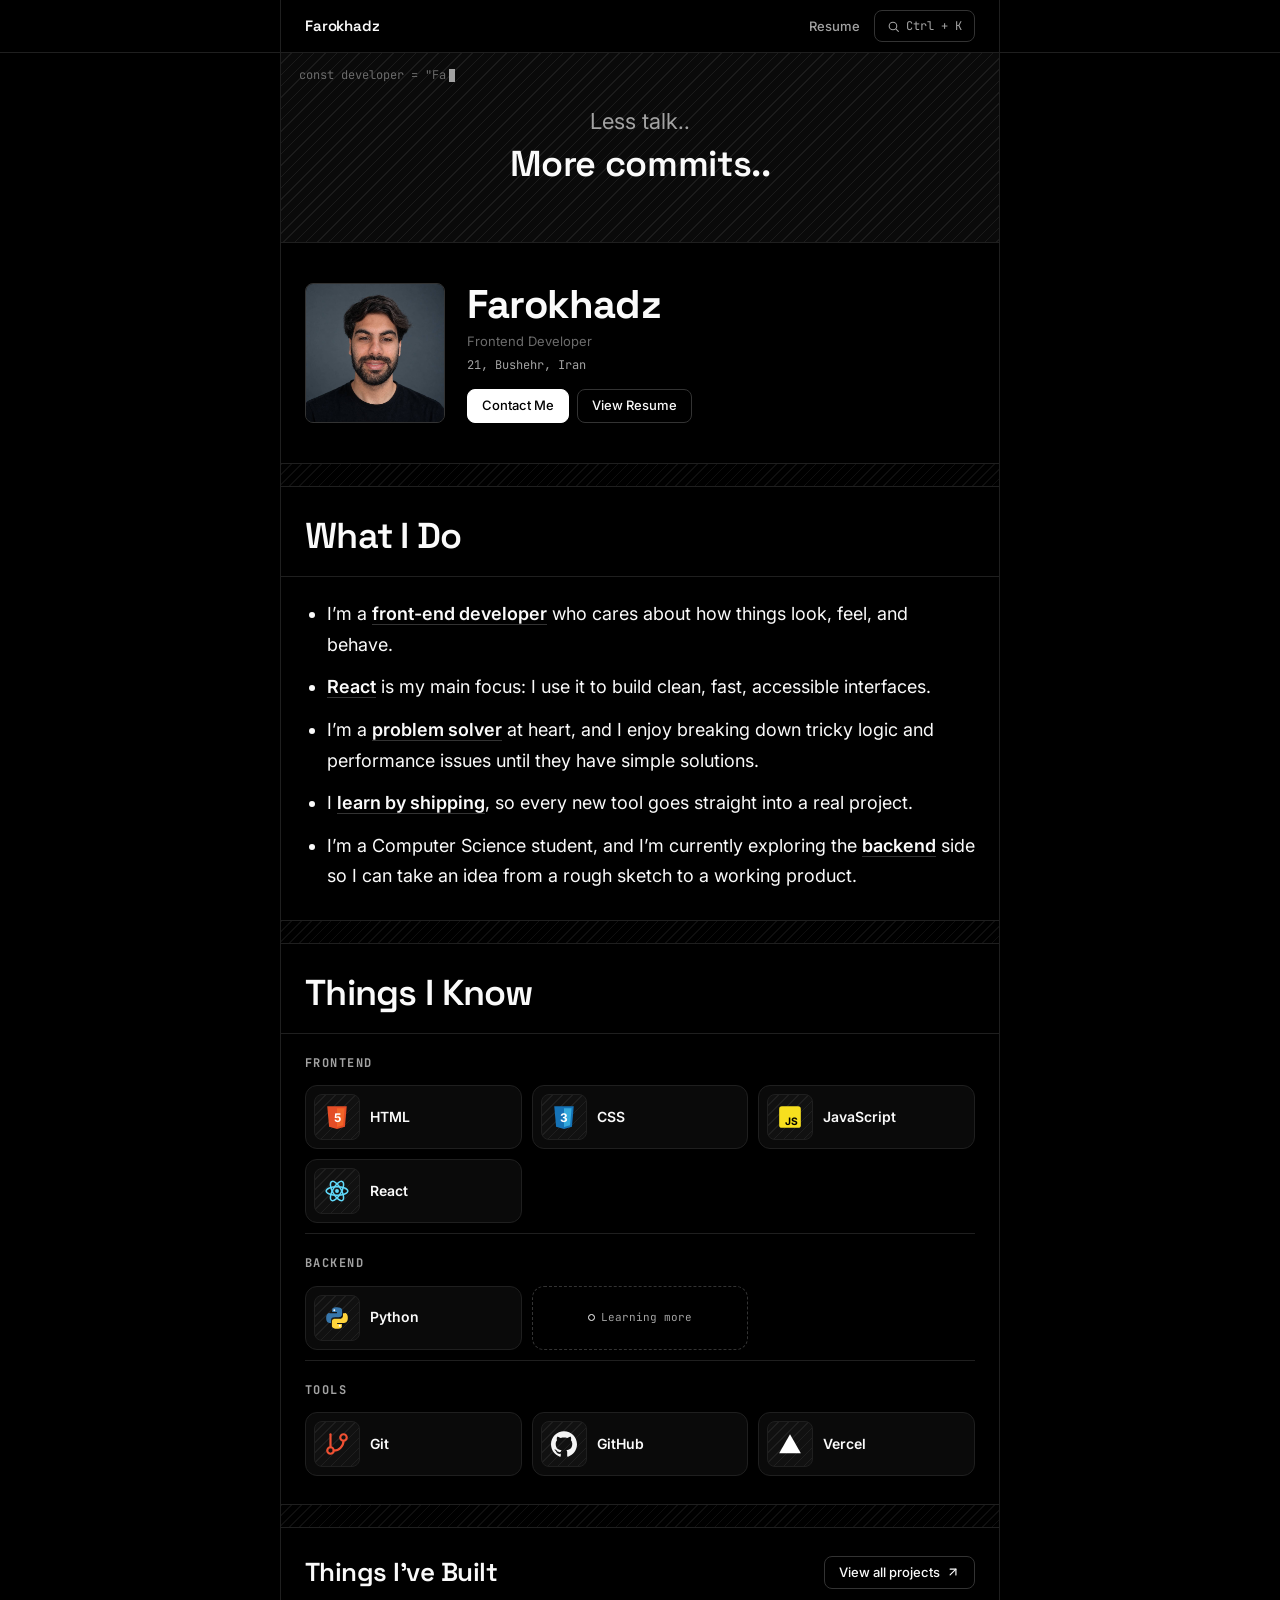
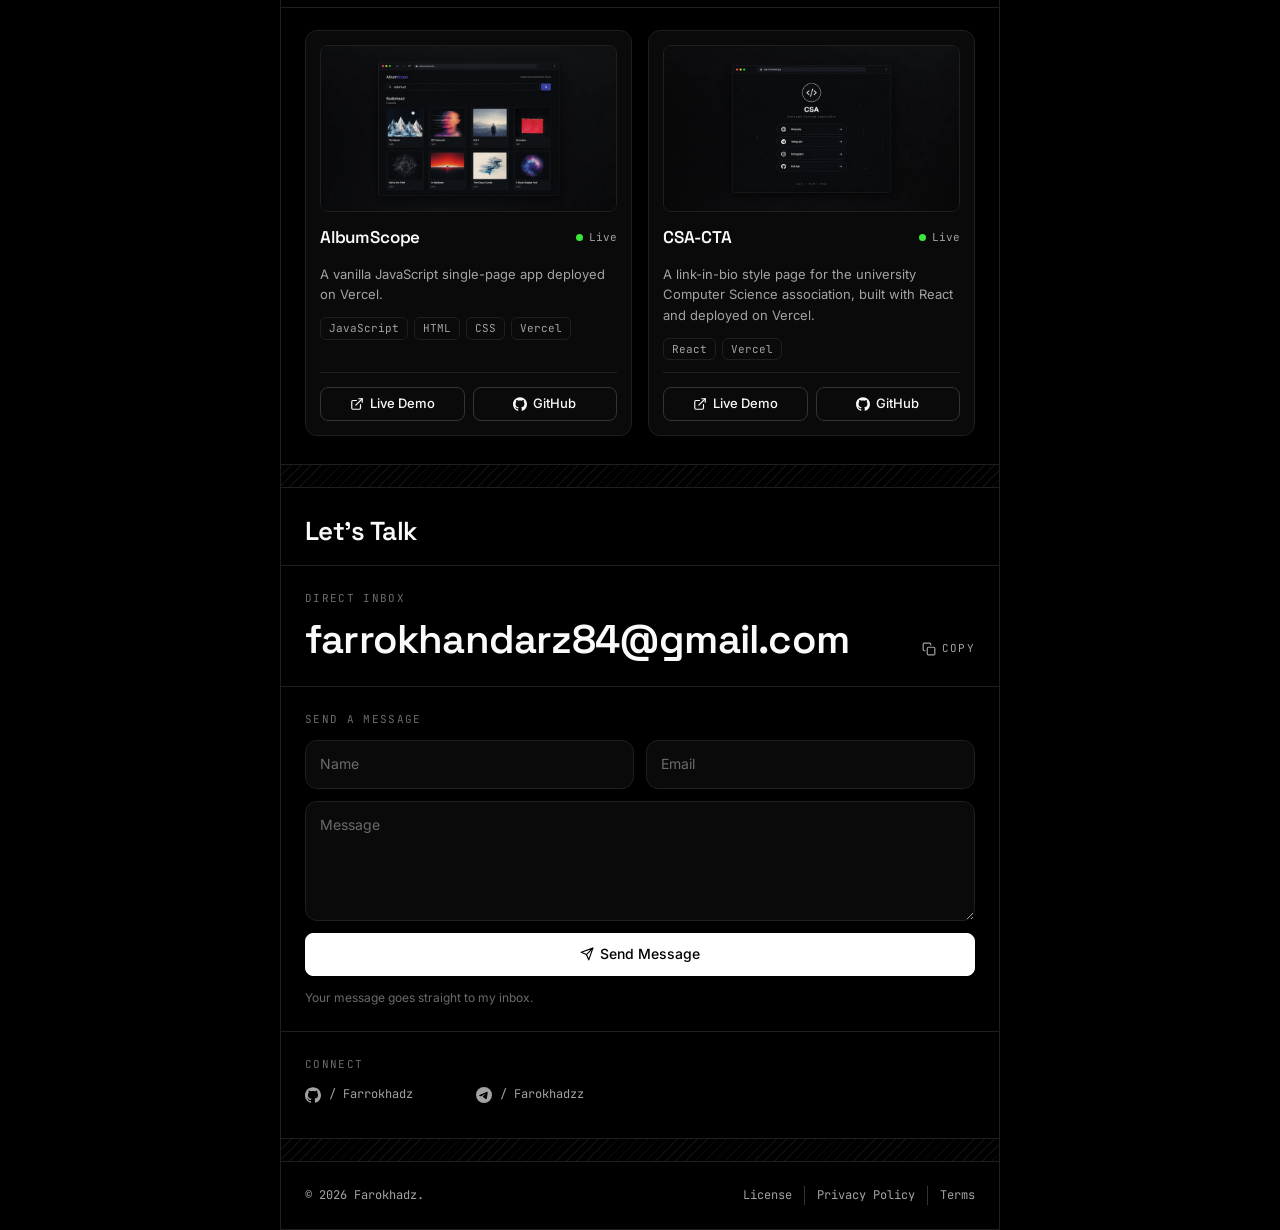
==== commit f9fbfeb3: "content: standardize site name to Farokhadz" ====
--- a/index.html
+++ b/index.html
@@ -40,7 +40,7 @@
     <header class="topbar">
       <div class="container topbar-inner">
         <a href="#" class="logo" aria-label="Aarab home">
-          <span>Farrokhadz</span>
+          <span>Farokhadz</span>
         </a>
         <div class="topbar-actions">
           <a href="resume.html" class="topbar-link">Resume</a>
@@ -99,10 +99,10 @@
           <img
             class="thumb hero-photo"
             src="images/Farrokh.png"
-            alt="Farrokhadz"
+            alt="Farokhadz"
           />
           <div class="hero-info">
-            <h1 class="hero-name">Farrokhadz</h1>
+            <h1 class="hero-name">Farokhadz</h1>
             <p class="hero-role">Frontend Developer</p>
             <p class="hero-meta">21, Bushehr, Iran</p>
             <div class="hero-actions">
@@ -624,7 +624,7 @@
     </main>
     <footer class="container footer">
       <div class="footer-bar">
-        <p>&copy; 2026 Farrokhadz.</p>
+        <p>&copy; 2026 Farokhadz.</p>
         <nav class="footer-links" aria-label="Footer">
           <a
             href="https://github.com/Farrokhadz/Portfolio/blob/main/LICENSE"
@@ -638,7 +638,7 @@
       </div>
     </footer>
     <script>
-      const text = 'const developer = "Farrokh";';
+      const text = 'const developer = "Farokh";';
       const element = document.getElementById("typing");
       let index = 0;
 
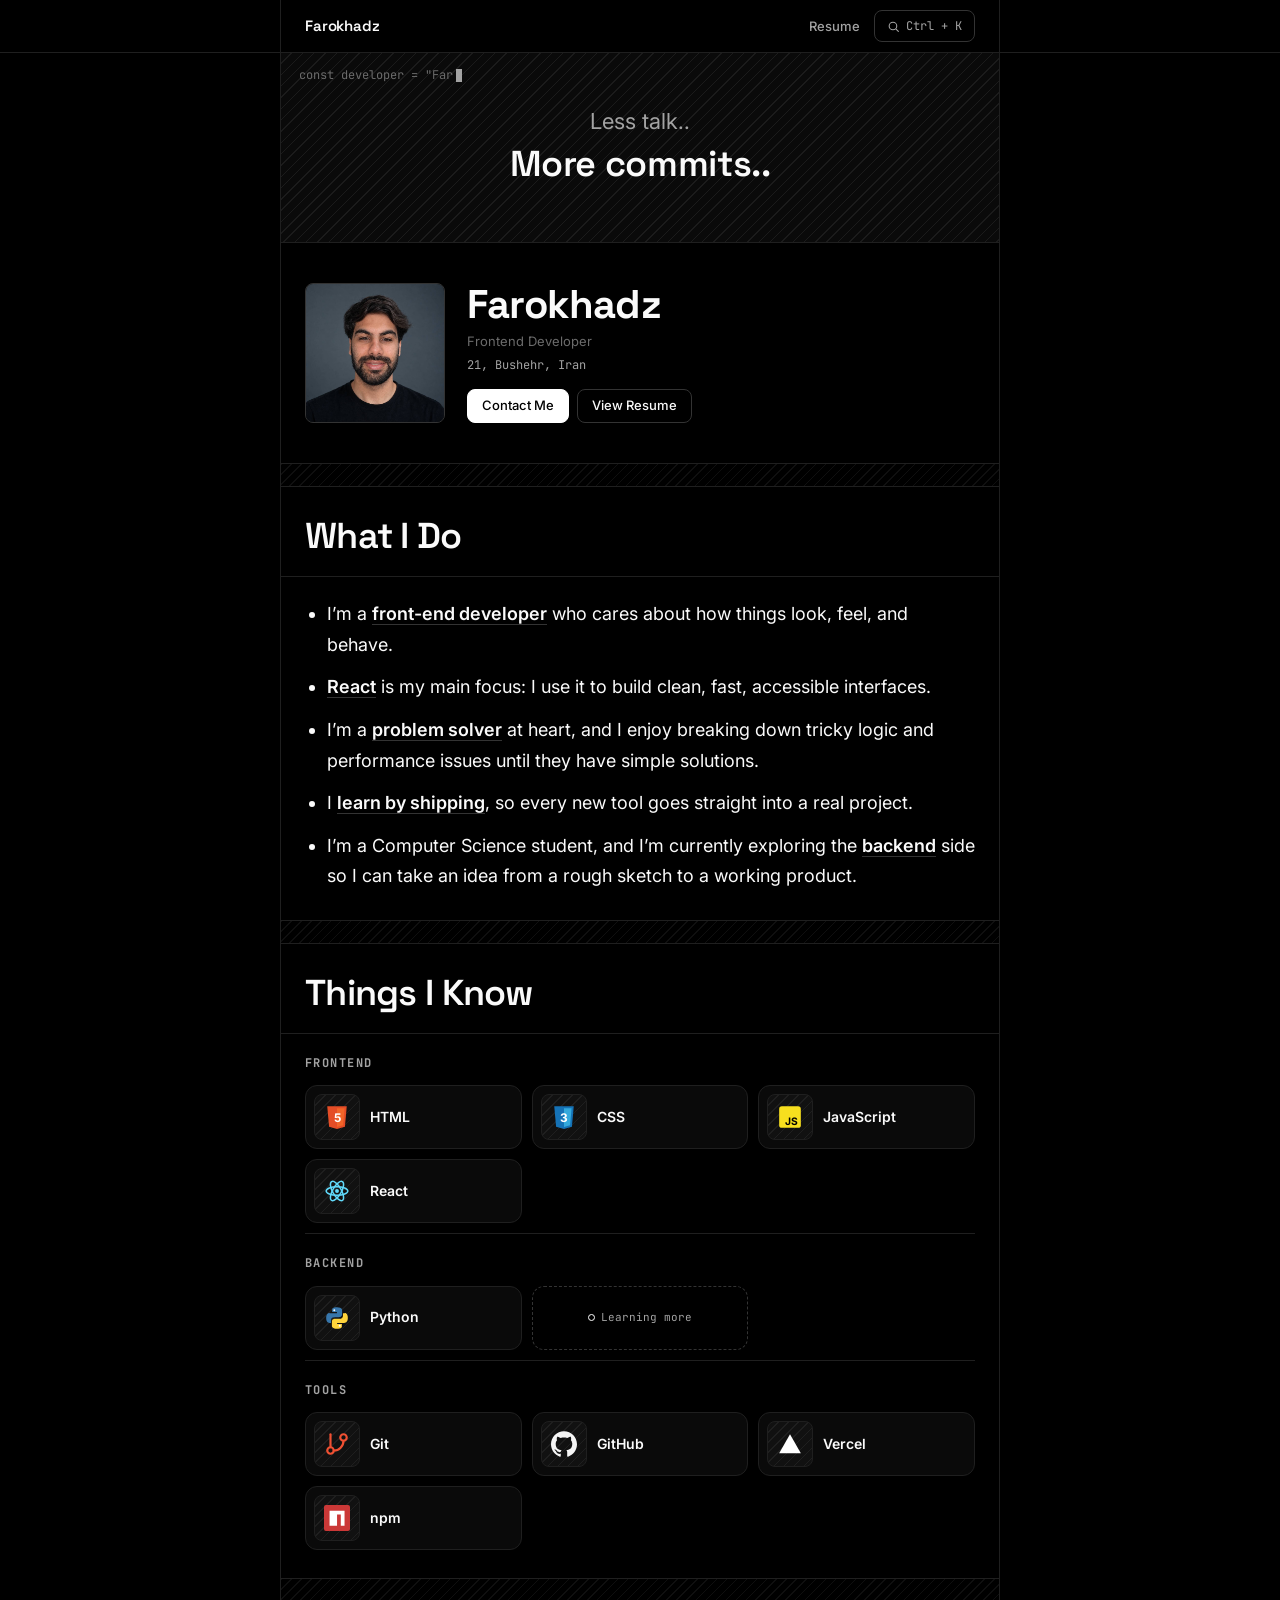
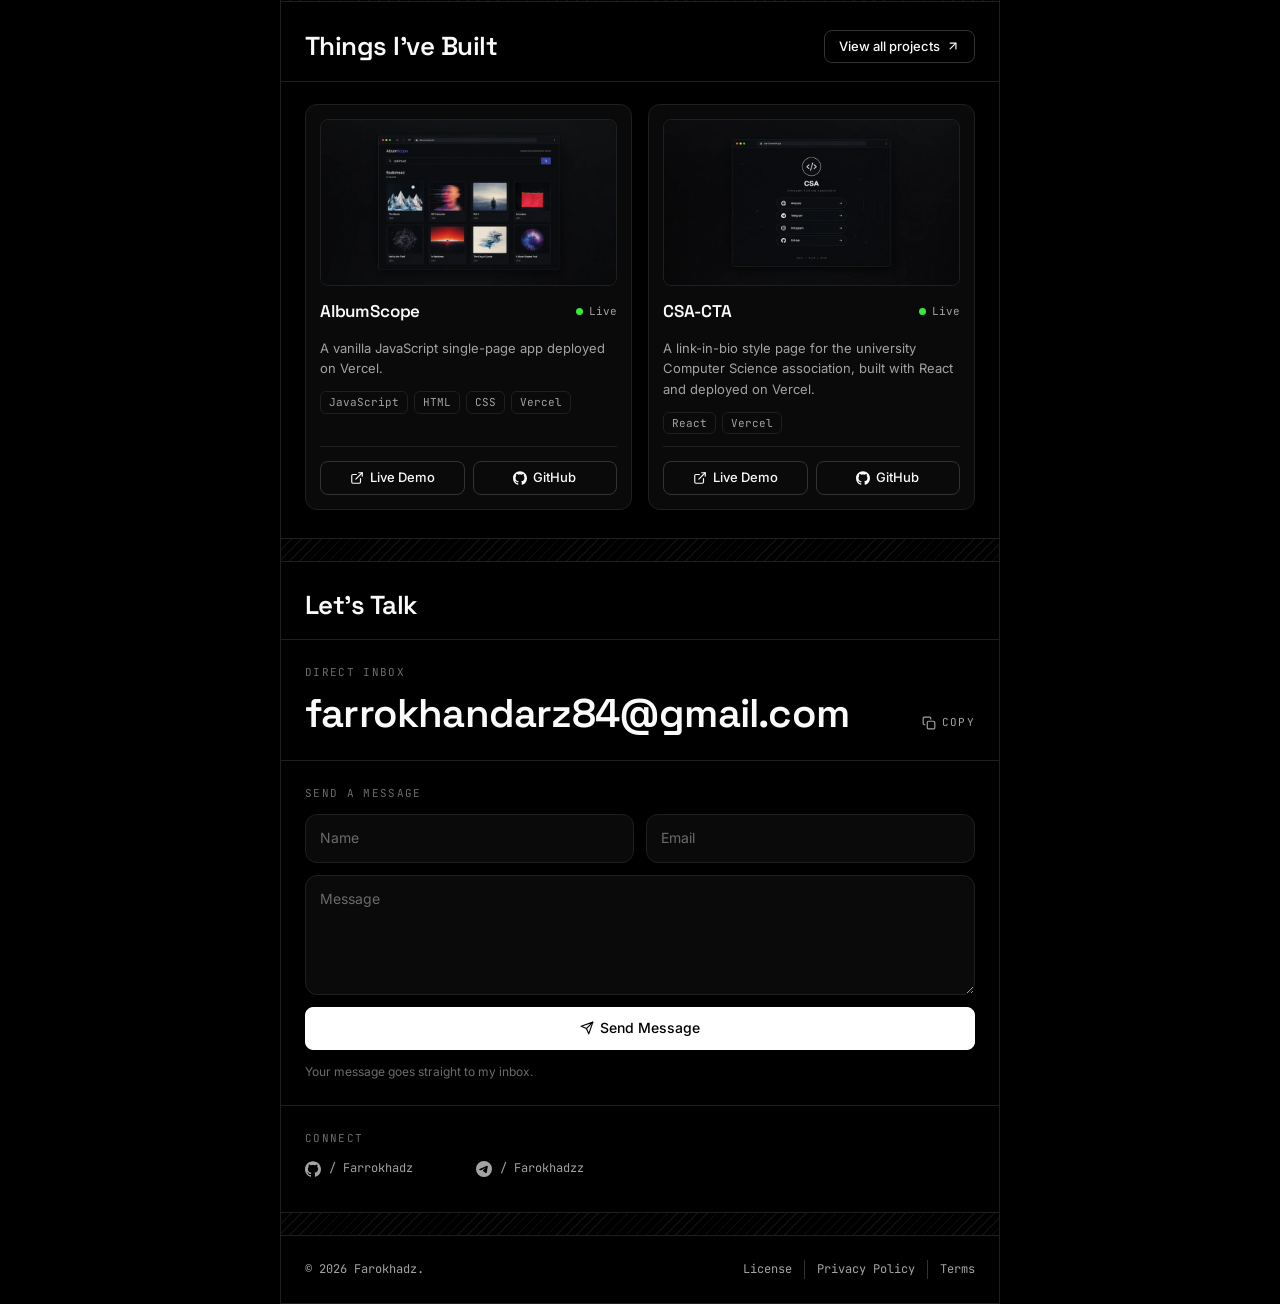
==== commit 8aeabe88: "add a new skills to tools section -> npm" ====
--- a/index.html
+++ b/index.html
@@ -147,7 +147,8 @@
           <div class="skill-group">
             <p class="label">Frontend</p>
             <ul class="chips">
-              <li class="chip"><span class="chip-icon"
+              <li class="chip">
+                <span class="chip-icon"
                   ><svg
                     viewBox="0 0 24 24"
                     fill="none"
@@ -169,8 +170,12 @@
                       5
                     </text>
                   </svg></span
-                ><span class="chip-text"><span class="chip-name">HTML</span></span></li>
-              <li class="chip"><span class="chip-icon"
+                ><span class="chip-text"
+                  ><span class="chip-name">HTML</span></span
+                >
+              </li>
+              <li class="chip">
+                <span class="chip-icon"
                   ><svg
                     viewBox="0 0 24 24"
                     fill="none"
@@ -192,8 +197,12 @@
                       3
                     </text>
                   </svg></span
-                ><span class="chip-text"><span class="chip-name">CSS</span></span></li>
-              <li class="chip"><span class="chip-icon"
+                ><span class="chip-text"
+                  ><span class="chip-name">CSS</span></span
+                >
+              </li>
+              <li class="chip">
+                <span class="chip-icon"
                   ><svg
                     viewBox="0 0 24 24"
                     fill="none"
@@ -221,8 +230,12 @@
                       JS
                     </text>
                   </svg></span
-                ><span class="chip-text"><span class="chip-name">JavaScript</span></span></li>
-              <li class="chip"><span class="chip-icon"
+                ><span class="chip-text"
+                  ><span class="chip-name">JavaScript</span></span
+                >
+              </li>
+              <li class="chip">
+                <span class="chip-icon"
                   ><svg
                     viewBox="0 0 24 24"
                     fill="none"
@@ -253,13 +266,17 @@
                       r="1.8"
                       fill="#61DAFB"
                     /></svg></span
-                ><span class="chip-text"><span class="chip-name">React</span></span></li>
+                ><span class="chip-text"
+                  ><span class="chip-name">React</span></span
+                >
+              </li>
             </ul>
           </div>
           <div class="skill-group">
             <p class="label">Backend</p>
             <ul class="chips">
-              <li class="chip"><span class="chip-icon"
+              <li class="chip">
+                <span class="chip-icon"
                   ><svg
                     viewBox="0 0 24 24"
                     fill="none"
@@ -282,7 +299,10 @@
                       r=".9"
                       fill="#fff"
                     /></svg></span
-                ><span class="chip-text"><span class="chip-name">Python</span></span></li>
+                ><span class="chip-text"
+                  ><span class="chip-name">Python</span></span
+                >
+              </li>
               <li class="status">
                 <span class="dot hollow"></span>Learning more
               </li>
@@ -291,7 +311,8 @@
           <div class="skill-group">
             <p class="label">Tools</p>
             <ul class="chips">
-              <li class="chip"><span class="chip-icon"
+              <li class="chip">
+                <span class="chip-icon"
                   ><svg
                     viewBox="0 0 24 24"
                     fill="none"
@@ -305,8 +326,12 @@
                       <circle cx="6" cy="18" r="3" />
                       <path d="M18 9a9 9 0 0 1-9 9" />
                     </g></svg></span
-                ><span class="chip-text"><span class="chip-name">Git</span></span></li>
-              <li class="chip"><span class="chip-icon"
+                ><span class="chip-text"
+                  ><span class="chip-name">Git</span></span
+                >
+              </li>
+              <li class="chip">
+                <span class="chip-icon"
                   ><svg
                     viewBox="0 0 24 24"
                     fill="none"
@@ -319,8 +344,12 @@
                       stroke="none"
                       d="M12 .297c-6.63 0-12 5.373-12 12 0 5.303 3.438 9.8 8.205 11.385.6.113.82-.258.82-.577 0-.285-.01-1.04-.015-2.04-3.338.724-4.042-1.61-4.042-1.61C4.422 18.07 3.633 17.7 3.633 17.7c-1.087-.744.084-.729.084-.729 1.205.084 1.838 1.236 1.838 1.236 1.07 1.835 2.809 1.305 3.495.998.108-.776.417-1.305.76-1.605-2.665-.3-5.466-1.332-5.466-5.93 0-1.31.465-2.38 1.235-3.22-.135-.303-.54-1.523.105-3.176 0 0 1.005-.322 3.3 1.23.96-.267 1.98-.399 3-.405 1.02.006 2.04.138 3 .405 2.28-1.552 3.285-1.23 3.285-1.23.645 1.653.24 2.873.12 3.176.765.84 1.23 1.91 1.23 3.22 0 4.61-2.805 5.625-5.475 5.92.42.36.81 1.096.81 2.22 0 1.606-.015 2.896-.015 3.286 0 .315.21.69.825.57C20.565 22.092 24 17.592 24 12.297c0-6.627-5.373-12-12-12"
                     /></svg></span
-                ><span class="chip-text"><span class="chip-name">GitHub</span></span></li>
-              <li class="chip"><span class="chip-icon"
+                ><span class="chip-text"
+                  ><span class="chip-name">GitHub</span></span
+                >
+              </li>
+              <li class="chip">
+                <span class="chip-icon"
                   ><svg
                     viewBox="0 0 24 24"
                     fill="none"
@@ -332,7 +361,24 @@
                       points="12 3 22 20.5 2 20.5"
                       fill="#fff"
                     /></svg></span
-                ><span class="chip-text"><span class="chip-name">Vercel</span></span></li>
+                ><span class="chip-text"
+                  ><span class="chip-name">Vercel</span></span
+                >
+              </li>
+              <li class="chip">
+                <span class="chip-icon">
+                  <svg viewBox="0 0 24 24" aria-hidden="true">
+                    <rect width="24" height="24" rx="1.76" fill="#CB3837" />
+                    <path
+                      fill="#fff"
+                      d="M5.13 5.323l13.837.019-.009 13.836h-3.464l.01-10.382h-3.456L12.04 19.17H5.113z"
+                    />
+                  </svg>
+                </span>
+                <span class="chip-text"
+                  ><span class="chip-name">npm</span></span
+                >
+              </li>
             </ul>
           </div>
         </div>
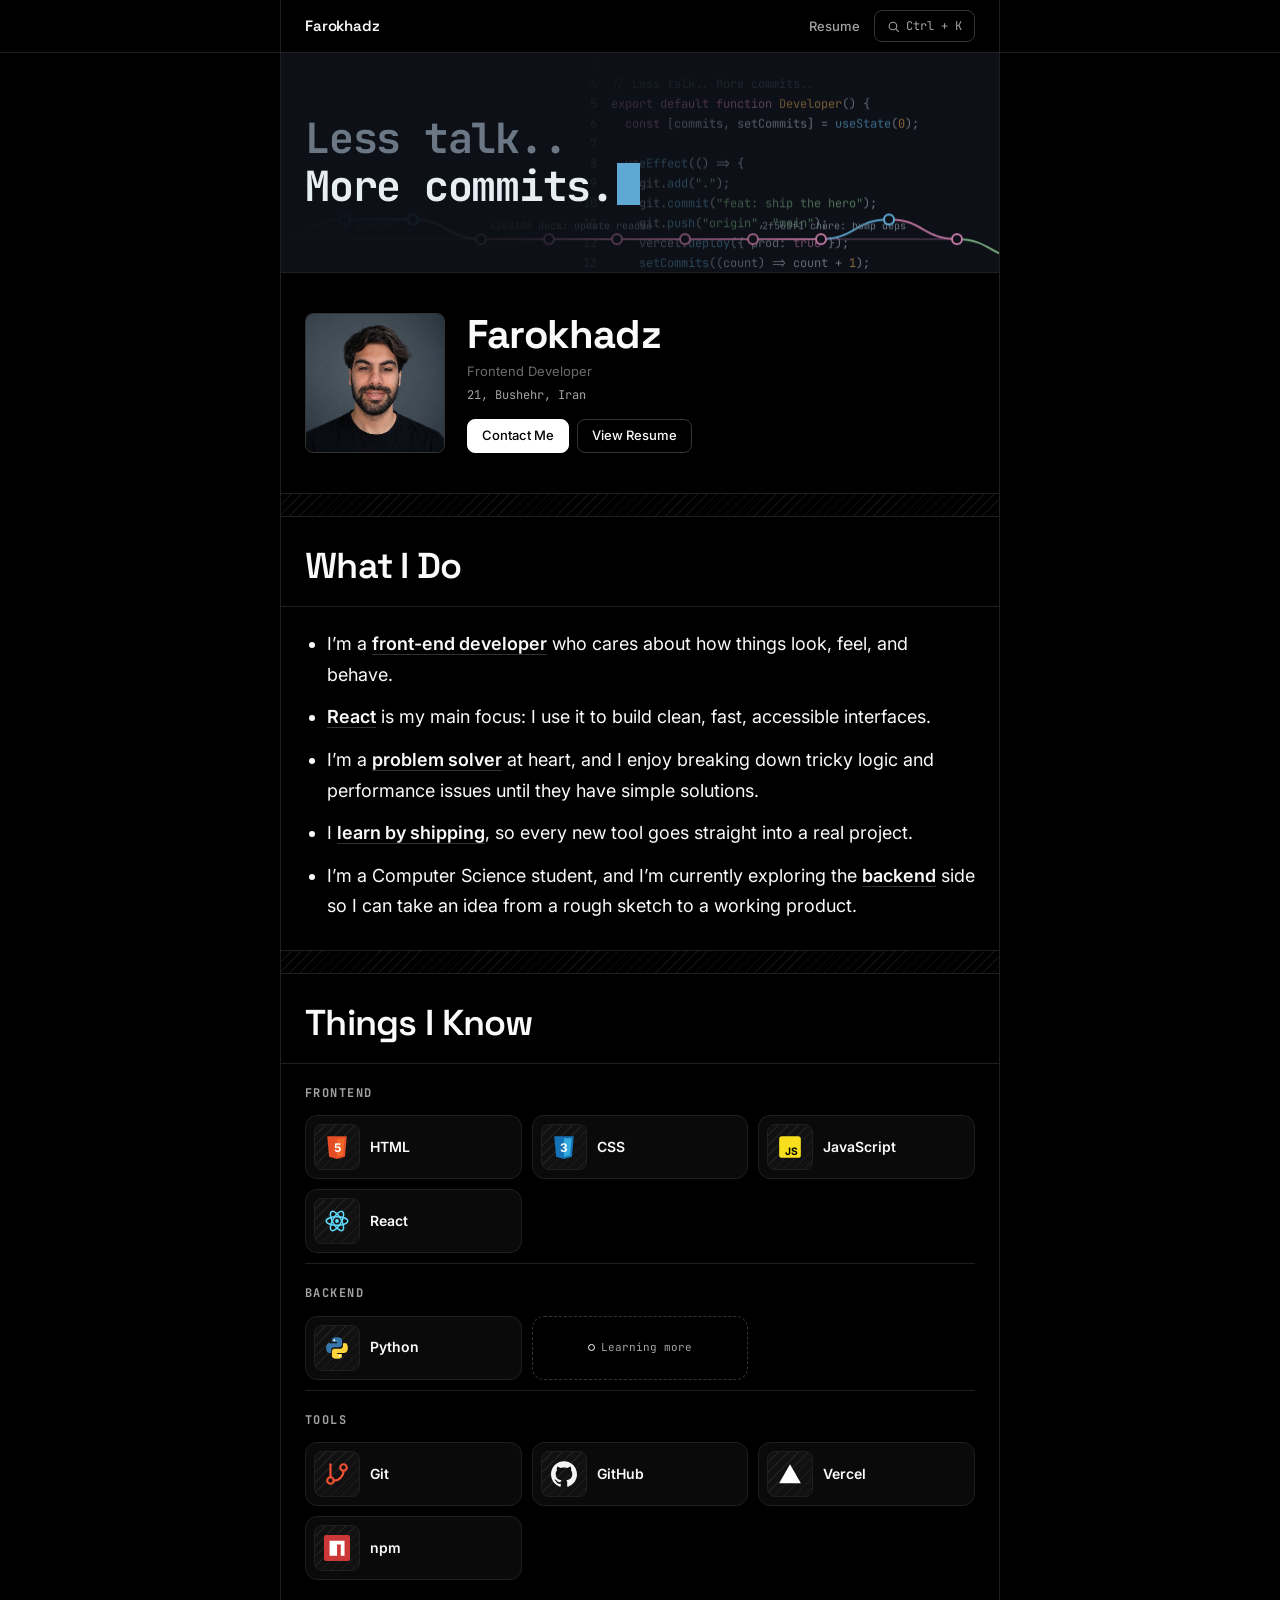
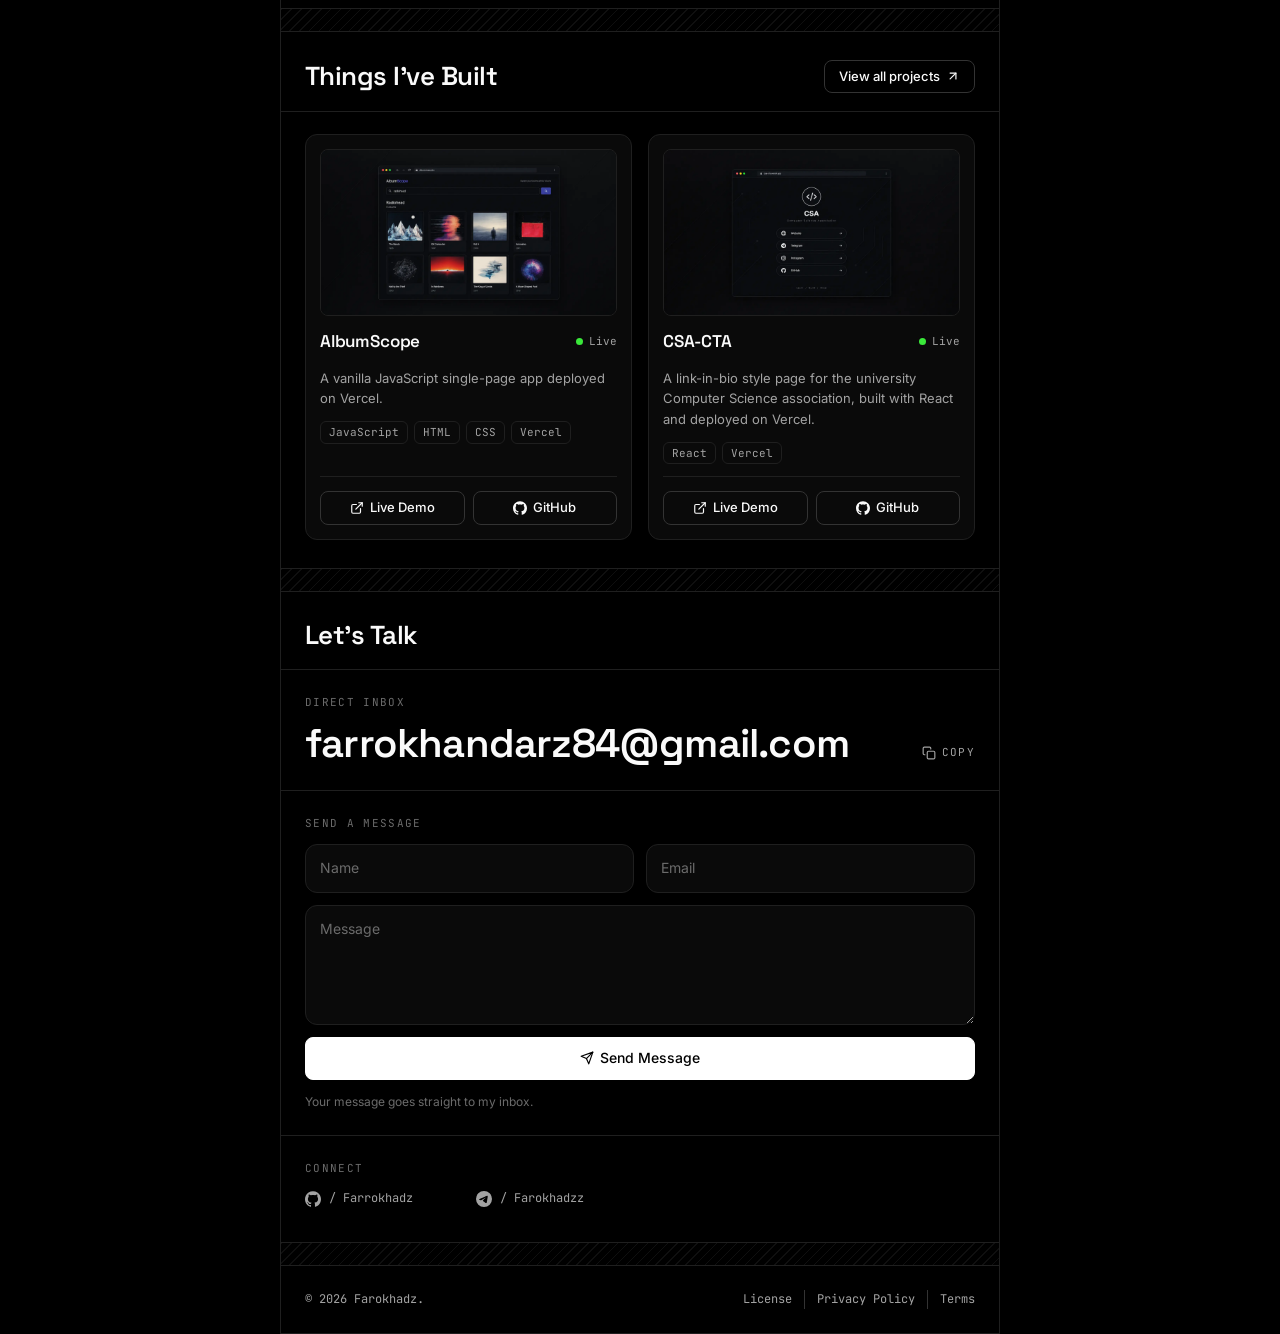
==== commit d8134901: "change style top the website" ====
--- a/index.html
+++ b/index.html
@@ -88,12 +88,14 @@
 
     <main class="container">
       <section class="hero">
-        <div class="hero-banner">
-          <div class="hero-code" aria-hidden="true">
-            <span id="typing"></span><span class="cursor"></span>
-          </div>
-          <p>Less talk..</p>
-          <p class="hero-quote">More commits..</p>
+        <div class="hero-banner" id="hero-banner">
+          <canvas class="hero-canvas" id="hero-canvas" aria-hidden="true"></canvas>
+          <div class="hero-fade" aria-hidden="true"></div>
+          <p class="hero-headline">
+            <span class="sr-only">Less talk.. More commits..</span>
+            <span class="hb-line hb-line-1" aria-hidden="true"><span id="hb-text-1"></span><span class="hb-cursor" id="hb-cursor-1" hidden></span></span>
+            <span class="hb-line hb-line-2" aria-hidden="true"><span id="hb-text-2"></span><span class="hb-cursor" id="hb-cursor-2" hidden></span></span>
+          </p>
         </div>
         <div class="section hero-body">
           <img
@@ -684,21 +686,6 @@
       </div>
     </footer>
     <script>
-      const text = 'const developer = "Farokh";';
-      const element = document.getElementById("typing");
-      let index = 0;
-
-      function type() {
-        if (index < text.length) {
-          element.textContent += text[index];
-          index++;
-          setTimeout(type, 85);
-        }
-      }
-
-      type();
-    </script>
-    <script>
       const emailEl = document.getElementById("contact-email");
       const copyBtn = document.getElementById("copy-email");
       const copyLabel = copyBtn.querySelector("span");
@@ -751,5 +738,6 @@
       });
     </script>
     <script src="nav.js" defer></script>
+    <script src="hero-bg.js" defer></script>
   </body>
 </html>
--- a/style.css
+++ b/style.css
@@ -294,66 +294,27 @@
 }
 
 .hero-banner {
-  display: flex;
-  flex-direction: column;
-  justify-content: center;
-  align-items: center;
-  text-align: center;
-  gap: 2px;
-  min-height: 190px;
+  --hb-bg: #0d1117;
+  --hb-bg-rgb: 13, 17, 23;
+  --hb-text: #e6edf3;
+  --hb-muted: #6b7785;
+  --hb-accent: #5fa8d3;
+  --hb-keyword: #c779a8;
+  --hb-string: #7fb685;
+  --hb-call: #5fa8d3;
+  --hb-component: #e0a458;
+  --hb-number: #e0a458;
+  --hb-comment: #55606d;
+  --hb-plain: #aab4c0;
+  position: relative;
+  display: flex;
+  align-items: center;
+  justify-content: flex-start;
+  min-height: 220px;
   padding: 20px 18px;
+  overflow: hidden;
+  background: var(--hb-bg);
   border-bottom: 1px solid var(--border);
-  position: relative;
-  overflow: hidden;
-  background:
-    repeating-linear-gradient(135deg, transparent 0 7px, #1b1b1b 7px 8px),
-    var(--surface);
-}
-
-.hero-banner p {
-  font-size: 18px;
-  line-height: 1.4;
-  color: var(--muted);
-}
-
-.hero-banner .hero-quote {
-  font-family: var(--font-display);
-  font-weight: 600;
-  font-size: 28px;
-  letter-spacing: -0.01em;
-  color: var(--text);
-}
-.hero-banner p {
-  position: relative;
-  z-index: 1;
-}
-
-.hero-code {
-  position: absolute;
-  top: 14px;
-  left: 18px;
-  z-index: 0;
-  font-family: var(--font-mono);
-  font-weight: 400;
-  font-size: 12px;
-  line-height: 1.4;
-  color: var(--subtle);
-}
-
-.cursor {
-  display: inline-block;
-  width: 6px;
-  height: 13px;
-  margin-left: 3px;
-  background: var(--muted);
-  vertical-align: middle;
-  animation: blink 1s steps(2) infinite;
-}
-
-@keyframes blink {
-  50% {
-    opacity: 0;
-  }
 }
 
 .hero-body {
@@ -428,22 +389,8 @@
   }
 
   .hero-banner {
-    min-height: 190px;
+    min-height: 220px;
     padding: 24px;
-  }
-
-  .hero-banner p {
-    font-size: 22px;
-  }
-
-  .hero-code {
-    top: 18px;
-    left: 24px;
-    font-size: 13px;
-  }
-
-  .hero-banner .hero-quote {
-    font-size: 36px;
   }
 
   .hero-body {
@@ -464,39 +411,6 @@
     font-size: 13px;
   }
 }
-.hero-banner p {
-  position: relative;
-  z-index: 1;
-}
-
-.hero-code {
-  position: absolute;
-  top: 14px;
-  left: 18px;
-  z-index: 0;
-  font-family: var(--font-mono);
-  font-weight: 400;
-  font-size: 12px;
-  line-height: 1.4;
-  color: var(--subtle);
-}
-
-.cursor {
-  display: inline-block;
-  width: 6px;
-  height: 13px;
-  margin-left: 3px;
-  background: var(--muted);
-  vertical-align: middle;
-  animation: blink 1s steps(2) infinite;
-}
-
-@keyframes blink {
-  50% {
-    opacity: 0;
-  }
-}
-
 #about,
 #skills {
   padding: 24px 18px;
@@ -1450,4 +1364,84 @@
   .drawer {
     transition: none;
   }
+}
+
+.hero-canvas {
+  position: absolute;
+  inset: 0;
+  display: block;
+  width: 100%;
+  height: 100%;
+}
+
+.hero-fade {
+  position: absolute;
+  inset: 0;
+  pointer-events: none;
+  background:
+    linear-gradient(90deg, var(--hb-bg) 0%, rgba(var(--hb-bg-rgb), 0.88) 34%, rgba(var(--hb-bg-rgb), 0) 78%),
+    linear-gradient(180deg, var(--hb-bg) 0%, rgba(var(--hb-bg-rgb), 0) 26%);
+}
+
+.hero-headline {
+  position: relative;
+  z-index: 1;
+  margin: 0;
+  font-family: ui-monospace, "JetBrains Mono", "Fira Code", Menlo, Consolas, monospace;
+  font-weight: 700;
+  font-size: clamp(1.6rem, 6.4vw, 2.6rem);
+  line-height: 1.15;
+  letter-spacing: -0.03em;
+  text-align: left;
+}
+
+.hb-line {
+  display: block;
+  min-height: 1.15em;
+}
+
+.hb-line-1 {
+  color: var(--hb-muted);
+}
+
+.hb-line-2 {
+  color: var(--hb-text);
+}
+
+.hb-cursor {
+  display: inline-block;
+  width: 0.55em;
+  height: 1em;
+  margin-left: 0.08em;
+  vertical-align: -0.1em;
+  background: var(--hb-accent);
+  animation: hb-blink 1s steps(2) infinite;
+}
+
+.hb-cursor[hidden] {
+  display: none;
+}
+
+@keyframes hb-blink {
+  50% {
+    opacity: 0;
+  }
+}
+
+.sr-only {
+  position: absolute;
+  width: 1px;
+  height: 1px;
+  margin: -1px;
+  padding: 0;
+  overflow: hidden;
+  clip: rect(0, 0, 0, 0);
+  white-space: nowrap;
+  border: 0;
+}
+
+@media (prefers-reduced-motion: reduce) {
+  .hb-cursor {
+    animation: none;
+  }
 }
